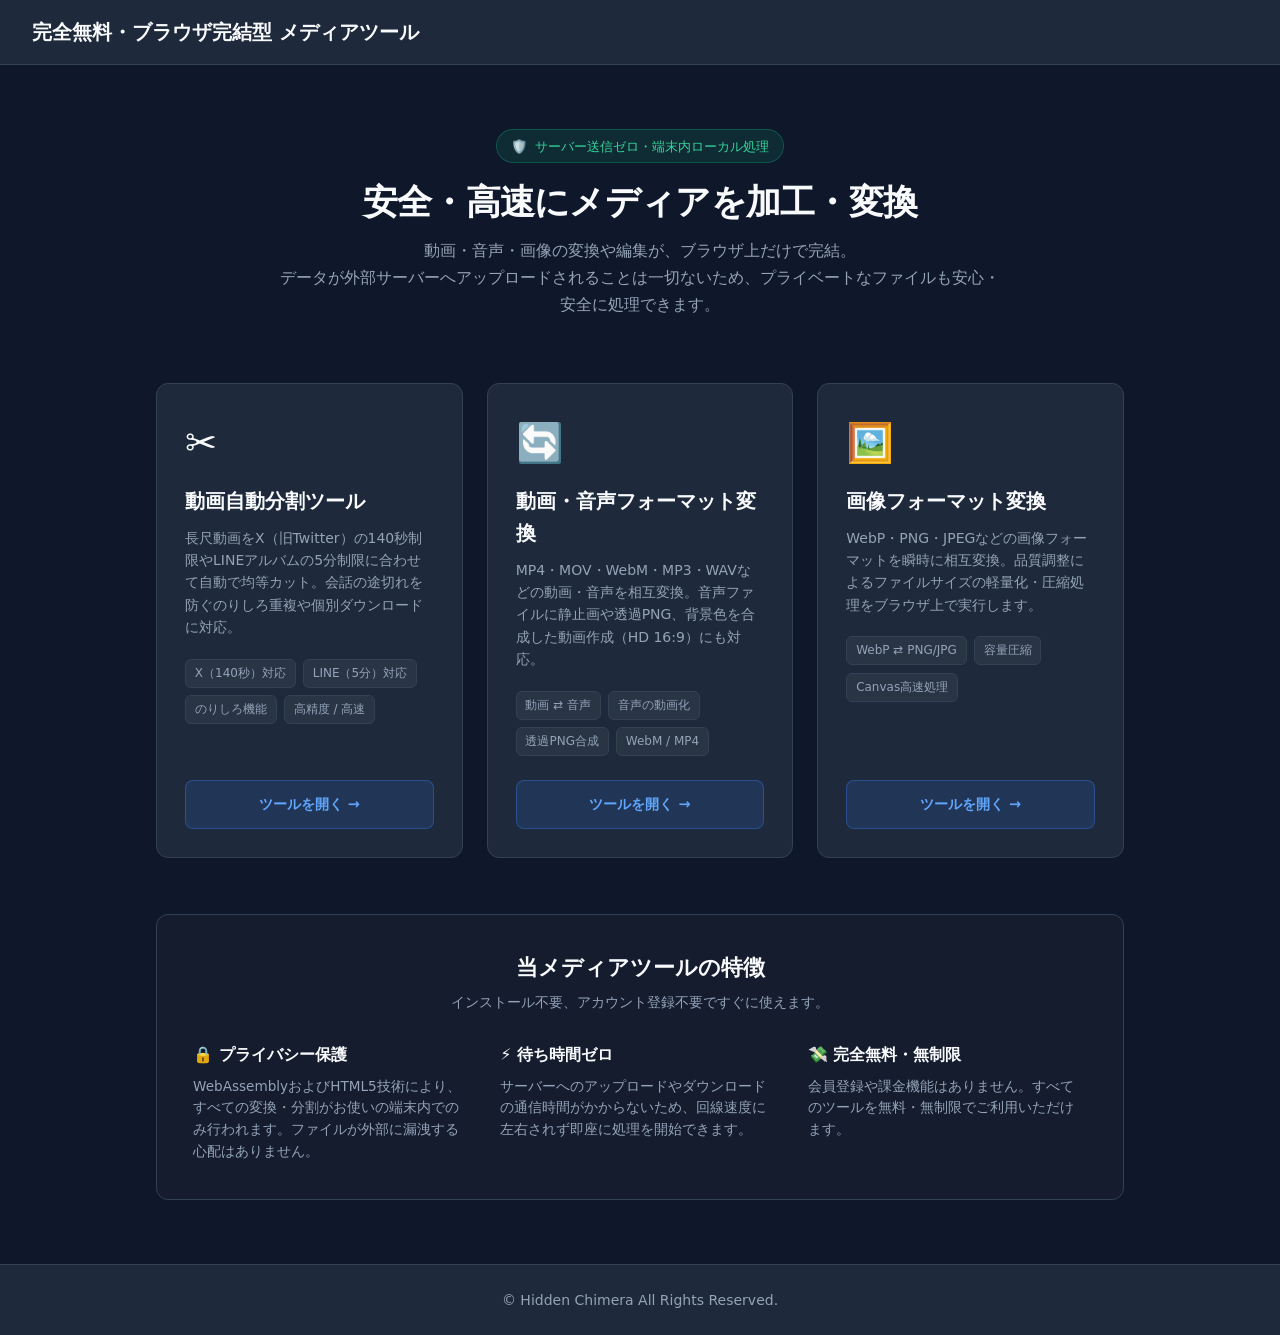
==== index.html @ 4dc05341 "Update index.html ルート相対パスで統一。" ====
<!DOCTYPE html>
<html lang="ja">
<head>
  <meta charset="UTF-8">
  <meta name="viewport" content="width=device-width, initial-scale=1.0">
  <title>完全無料・ブラウザ完結型 メディアツール</title>
  <meta name="description" content="画像・動画・音声のフォーマット変換、SNS向け動画自動分割などをブラウザ上だけで安全に実行できる完全無料のWebツール集。サーバー送信ゼロで安心・高速。">
  
  <!-- ルート相対パスで共通CSSを読み込み -->
  <link rel="stylesheet" href="/assets/css/common.css">

  <style>
    .hero-section {
      text-align: center;
      padding: 2rem 1rem 2.5rem;
      max-width: 760px;
      margin: 0 auto;
    }
    .hero-title {
      font-size: 2.2rem;
      font-weight: 800;
      margin: 1rem 0 0.75rem;
      line-height: 1.3;
      letter-spacing: -0.02em;
    }
    .hero-desc {
      font-size: 1rem;
      color: var(--text-muted);
      line-height: 1.7;
    }
    .privacy-badge {
      display: inline-flex;
      align-items: center;
      gap: 0.5rem;
      font-size: 0.825rem;
      padding: 0.35rem 0.9rem;
      background: rgba(16, 185, 129, 0.12);
      border: 1px solid rgba(16, 185, 129, 0.3);
      color: #34d399;
      border-radius: 9999px;
      font-weight: 500;
    }

    /* ツールカードグリッド */
    .tools-grid {
      display: grid;
      grid-template-columns: repeat(auto-fit, minmax(300px, 1fr));
      gap: 1.5rem;
      margin: 1.5rem 0 3.5rem;
    }
    .tool-card {
      background: var(--card-bg);
      border: 1px solid var(--border-color);
      border-radius: var(--radius);
      padding: 1.75rem;
      display: flex;
      flex-direction: column;
      justify-content: space-between;
      text-decoration: none;
      color: inherit;
      transition: transform 0.2s, border-color 0.2s, box-shadow 0.2s;
    }
    .tool-card:hover {
      transform: translateY(-4px);
      border-color: var(--primary-color);
      box-shadow: 0 12px 28px rgba(0, 0, 0, 0.35);
    }
    .tool-icon {
      font-size: 2.4rem;
      margin-bottom: 0.75rem;
    }
    .tool-title {
      font-size: 1.25rem;
      font-weight: 700;
      color: var(--text-color);
      margin-bottom: 0.6rem;
    }
    .tool-description {
      font-size: 0.875rem;
      color: var(--text-muted);
      line-height: 1.6;
      margin-bottom: 1.25rem;
      flex-grow: 1;
    }
    .tool-tags {
      display: flex;
      flex-wrap: wrap;
      gap: 0.45rem;
      margin-bottom: 1.5rem;
    }
    .tool-tag {
      font-size: 0.75rem;
      padding: 0.25rem 0.55rem;
      border-radius: 6px;
      background: rgba(255, 255, 255, 0.05);
      border: 1px solid var(--border-color);
      color: var(--text-muted);
    }
    .tool-btn {
      width: 100%;
      text-align: center;
      padding: 0.75rem 0;
      font-size: 0.9rem;
      font-weight: 600;
      background: rgba(59, 130, 246, 0.15);
      color: #60a5fa;
      border: 1px solid rgba(59, 130, 246, 0.35);
      border-radius: 8px;
      transition: background 0.2s, color 0.2s;
    }
    .tool-card:hover .tool-btn {
      background: var(--primary-color);
      color: #fff;
      border-color: var(--primary-color);
    }

    /* 共通特徴セクション */
    .features-section {
      background: rgba(255, 255, 255, 0.02);
      border: 1px solid var(--border-color);
      border-radius: var(--radius);
      padding: 2.25rem;
      margin-bottom: 2rem;
    }
    .features-header {
      text-align: center;
      margin-bottom: 1.75rem;
    }
    .features-header h3 {
      font-size: 1.35rem;
      margin-bottom: 0.4rem;
    }
    .features-grid {
      display: grid;
      grid-template-columns: repeat(auto-fit, minmax(220px, 1fr));
      gap: 1.75rem;
    }
    .feature-item h4 {
      font-size: 1rem;
      margin-bottom: 0.5rem;
      color: var(--text-color);
    }
    .feature-item p {
      font-size: 0.85rem;
      color: var(--text-muted);
      line-height: 1.6;
    }
  </style>
</head>
<body>

  <header>
    <div class="logo">
      <a href="/">完全無料・ブラウザ完結型 メディアツール</a>
    </div>
  </header>

  <main>
    <section class="hero-section">
      <div class="privacy-badge">
        <span>🛡️️</span>
        <span>サーバー送信ゼロ・端末内ローカル処理</span>
      </div>
      <h1 class="hero-title">安全・高速にメディアを加工・変換</h1>
      <p class="hero-desc">
        動画・音声・画像の変換や編集が、ブラウザ上だけで完結。<br>
        データが外部サーバーへアップロードされることは一切ないため、プライベートなファイルも安心・安全に処理できます。
      </p>
    </section>

    <!-- ツール一覧カード -->
    <section class="tools-grid">

      <!-- 1. 動画自動分割ツール -->
      <a href="/items/video-splitter/" class="tool-card">
        <div>
          <div class="tool-icon">✂️</div>
          <div class="tool-title">動画自動分割ツール</div>
          <p class="tool-description">
            長尺動画をX（旧Twitter）の140秒制限やLINEアルバムの5分制限に合わせて自動で均等カット。会話の途切れを防ぐのりしろ重複や個別ダウンロードに対応。
          </p>
          <div class="tool-tags">
            <span class="tool-tag">X（140秒）対応</span>
            <span class="tool-tag">LINE（5分）対応</span>
            <span class="tool-tag">のりしろ機能</span>
            <span class="tool-tag">高精度 / 高速</span>
          </div>
        </div>
        <div class="tool-btn">ツールを開く →</div>
      </a>

      <!-- 2. 動画・音声フォーマット変換ツール -->
      <a href="/items/video-converter/" class="tool-card">
        <div>
          <div class="tool-icon">🔄</div>
          <div class="tool-title">動画・音声フォーマット変換</div>
          <p class="tool-description">
            MP4・MOV・WebM・MP3・WAVなどの動画・音声を相互変換。音声ファイルに静止画や透過PNG、背景色を合成した動画作成（HD 16:9）にも対応。
          </p>
          <div class="tool-tags">
            <span class="tool-tag">動画 ⇄ 音声</span>
            <span class="tool-tag">音声の動画化</span>
            <span class="tool-tag">透過PNG合成</span>
            <span class="tool-tag">WebM / MP4</span>
          </div>
        </div>
        <div class="tool-btn">ツールを開く →</div>
      </a>

      <!-- 3. 画像フォーマット変換ツール -->
      <a href="/items/image-converter/" class="tool-card">
        <div>
          <div class="tool-icon">🖼️</div>
          <div class="tool-title">画像フォーマット変換</div>
          <p class="tool-description">
            WebP・PNG・JPEGなどの画像フォーマットを瞬時に相互変換。品質調整によるファイルサイズの軽量化・圧縮処理をブラウザ上で実行します。
          </p>
          <div class="tool-tags">
            <span class="tool-tag">WebP ⇄ PNG/JPG</span>
            <span class="tool-tag">容量圧縮</span>
            <span class="tool-tag">Canvas高速処理</span>
          </div>
        </div>
        <div class="tool-btn">ツールを開く →</div>
      </a>

    </section>

    <!-- 特徴・安全性説明 -->
    <section class="features-section">
      <div class="features-header">
        <h3>当メディアツールの特徴</h3>
        <p style="font-size: 0.85rem; color: var(--text-muted);">インストール不要、アカウント登録不要ですぐに使えます。</p>
      </div>
      <div class="features-grid">
        <div class="feature-item">
          <h4>🔒 プライバシー保護</h4>
          <p>WebAssemblyおよびHTML5技術により、すべての変換・分割がお使いの端末内でのみ行われます。ファイルが外部に漏洩する心配はありません。</p>
        </div>
        <div class="feature-item">
          <h4>⚡ 待ち時間ゼロ</h4>
          <p>サーバーへのアップロードやダウンロードの通信時間がかからないため、回線速度に左右されず即座に処理を開始できます。</p>
        </div>
        <div class="feature-item">
          <h4>💸 完全無料・無制限</h4>
          <p>会員登録や課金機能はありません。すべてのツールを無料・無制限でご利用いただけます。</p>
        </div>
      </div>
    </section>
  </main>

  <footer>
    <p>&copy; Hidden Chimera All Rights Reserved.</p>
  </footer>

  <script src="/assets/js/common.js"></script>
</body>
</html>
---- assets/css/common.css ----
:root {
  --bg-color: #0f172a;
  --card-bg: #1e293b;
  --text-color: #f8fafc;
  --text-muted: #94a3b8;
  --primary-color: #3b82f6;
  --primary-hover: #2563eb;
  --border-color: #334155;
  --radius: 12px;
  --transition: 0.2s ease;
}

* {
  box-sizing: border-box;
  margin: 0;
  padding: 0;
}

body {
  font-family: system-ui, -apple-system, BlinkMacSystemFont, "Segoe UI", Roboto, sans-serif;
  background-color: var(--bg-color);
  color: var(--text-color);
  min-height: 100vh;
  display: flex;
  flex-direction: column;
  line-height: 1.6;
}

/* ヘッダー */
header {
  background-color: var(--card-bg);
  border-bottom: 1px solid var(--border-color);
  padding: 1rem 2rem;
  display: flex;
  justify-content: space-between;
  align-items: center;
}

header .logo a {
  color: var(--text-color);
  text-decoration: none;
  font-weight: bold;
  font-size: 1.25rem;
}

/* メインレイアウト */
main {
  flex: 1;
  max-width: 1000px;
  width: 100%;
  margin: 0 auto;
  padding: 2rem 1rem;
}

/* フッター */
footer {
  text-align: center;
  padding: 1.5rem;
  border-top: 1px solid var(--border-color);
  color: var(--text-muted);
  font-size: 0.875rem;
  background-color: var(--card-bg);
}

/* 共通ボタン */
.btn {
  display: inline-flex;
  align-items: center;
  justify-content: center;
  gap: 0.5rem;
  background-color: var(--primary-color);
  color: white;
  border: none;
  border-radius: 8px;
  padding: 0.75rem 1.5rem;
  font-size: 1rem;
  font-weight: 600;
  cursor: pointer;
  transition: background-color var(--transition);
  text-decoration: none;
}

.btn:hover {
  background-color: var(--primary-hover);
}

.btn:disabled {
  opacity: 0.6;
  cursor: not-allowed;
}

/* ドロップゾーン共通スタイル */
.dropzone {
  border: 2px dashed var(--border-color);
  background-color: var(--card-bg);
  border-radius: var(--radius);
  padding: 3rem 2rem;
  text-align: center;
  cursor: pointer;
  transition: border-color var(--transition), background-color var(--transition);
}

.dropzone.dragover {
  border-color: var(--primary-color);
  background-color: rgba(59, 130, 246, 0.05);
}

.dropzone p {
  color: var(--text-muted);
  margin-top: 0.5rem;
}

/* プログレスバー共通 */
.progress-container {
  width: 100%;
  background-color: var(--border-color);
  border-radius: 9999px;
  overflow: hidden;
  height: 8px;
  margin: 1rem 0;
}

.progress-bar {
  height: 100%;
  background-color: var(--primary-color);
  width: 0%;
  transition: width 0.1s linear;
}

/* ツール一覧グリッド */
.tool-grid {
  display: grid;
  grid-template-columns: repeat(auto-fill, minmax(280px, 1fr));
  gap: 1.5rem;
  margin-top: 2rem;
}

/* ツールカード */
.tool-card {
  background-color: var(--card-bg);
  border: 1px solid var(--border-color);
  border-radius: var(--radius);
  padding: 1.5rem;
  display: flex;
  flex-direction: column;
  text-decoration: none;
  color: inherit;
  transition: transform var(--transition), border-color var(--transition), box-shadow var(--transition);
}

.tool-card:hover {
  transform: translateY(-4px);
  border-color: var(--primary-color);
  box-shadow: 0 10px 20px -5px rgba(0, 0, 0, 0.3);
}

.tool-card-icon {
  font-size: 2rem;
  margin-bottom: 1rem;
}

.tool-card-title {
  font-size: 1.25rem;
  font-weight: 700;
  margin-bottom: 0.5rem;
}

.tool-card-desc {
  font-size: 0.9rem;
  color: var(--text-muted);
  line-height: 1.5;
  flex: 1;
}

.tool-card-tags {
  display: flex;
  flex-wrap: wrap;
  gap: 0.5rem;
  margin-top: 1rem;
}

.tool-tag {
  background-color: rgba(59, 130, 246, 0.1);
  color: var(--primary-color);
  font-size: 0.75rem;
  padding: 0.2rem 0.6rem;
  border-radius: 9999px;
}

/* ヒーローセクション */
.hero {
  text-align: center;
  padding: 2rem 0 1rem;
}

.hero h1 {
  font-size: 2rem;
  margin-bottom: 0.5rem;
}

.hero p {
  color: var(--text-muted);
}

/* --- カテゴリセクション用 --- */
.category-section {
  margin-bottom: 3rem;
}

.category-title {
  font-size: 1.35rem;
  margin-bottom: 0.5rem;
  border-left: 4px solid var(--primary-color);
  padding-left: 0.75rem;
  display: flex;
  align-items: center;
  color: var(--text-color);
}

.category-desc {
  color: var(--text-muted);
  font-size: 0.875rem;
  margin-bottom: 1.25rem;
  padding-left: 1rem;
}
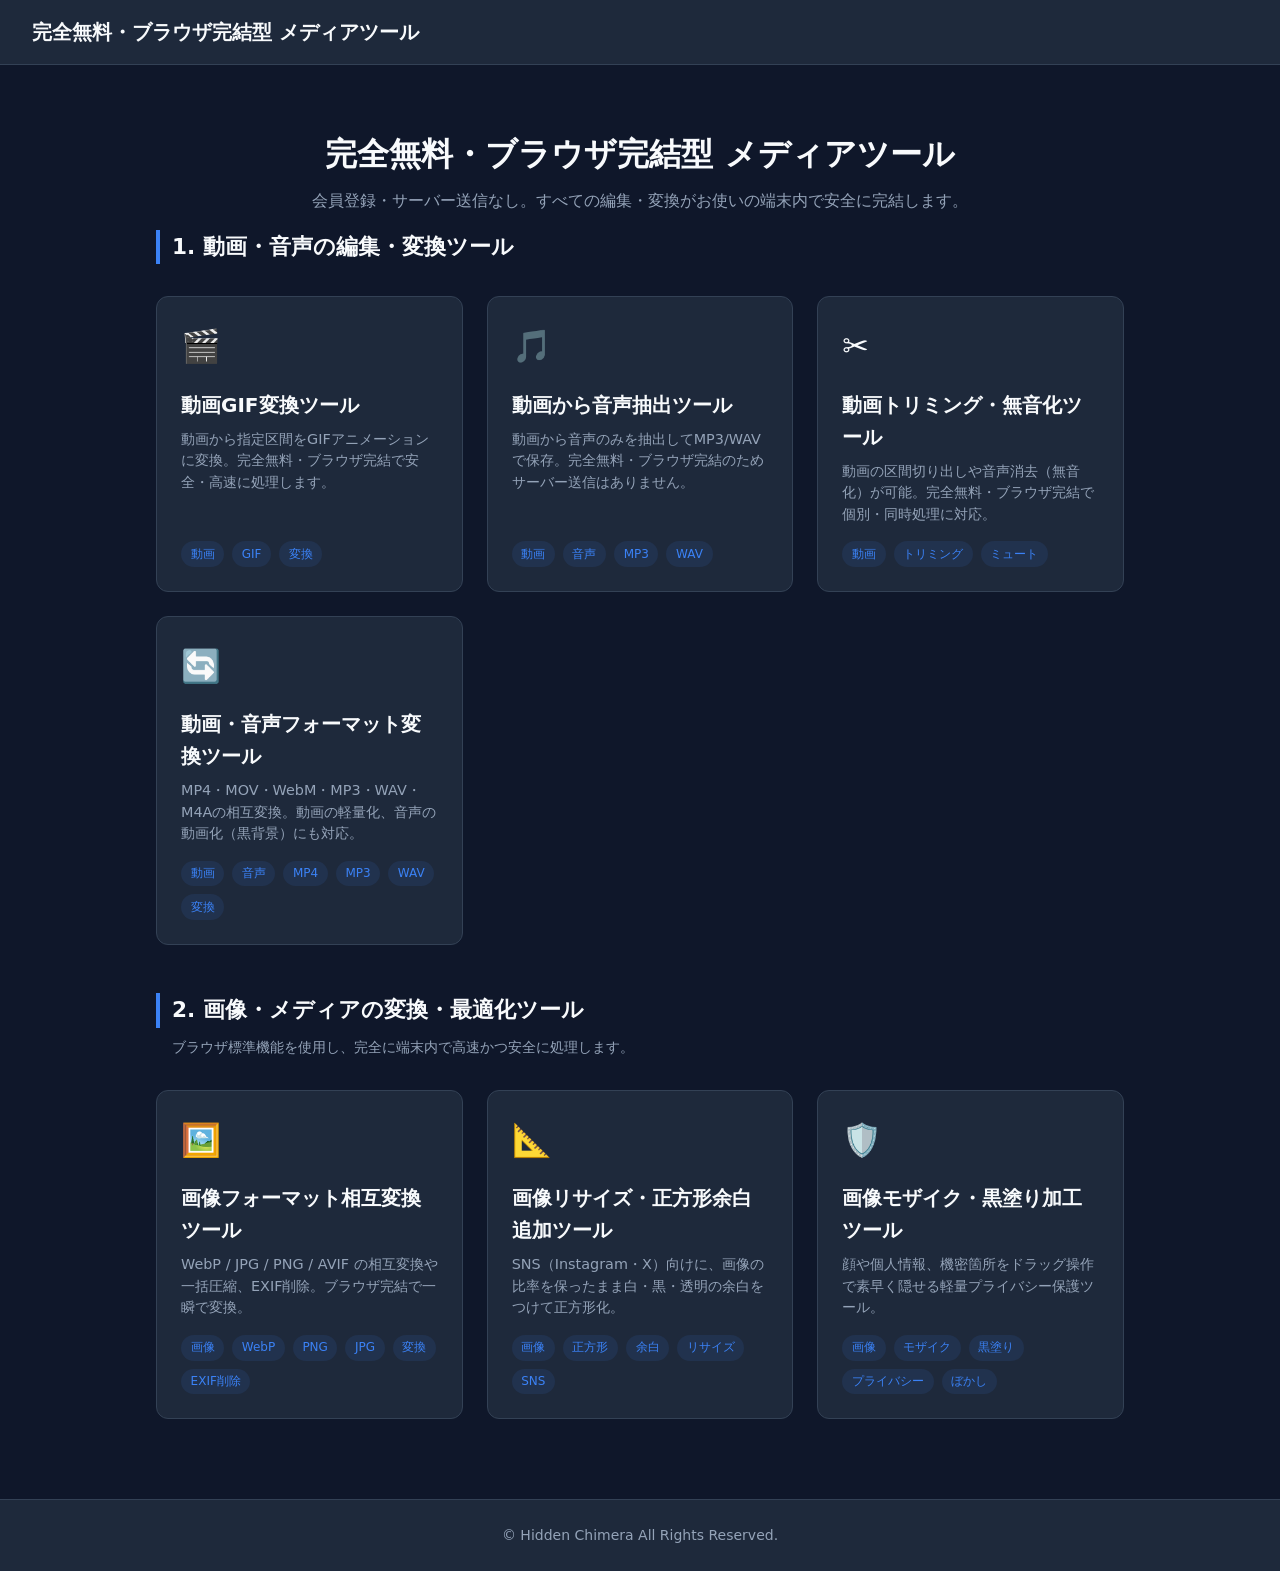
==== commit 9e5cc5b1: "Update index.html バージョンをデグレード。" ====
--- a/index.html
+++ b/index.html
@@ -3,249 +3,41 @@
 <head>
   <meta charset="UTF-8">
   <meta name="viewport" content="width=device-width, initial-scale=1.0">
-  <title>完全無料・ブラウザ完結型 メディアツール</title>
-  <meta name="description" content="画像・動画・音声のフォーマット変換、SNS向け動画自動分割などをブラウザ上だけで安全に実行できる完全無料のWebツール集。サーバー送信ゼロで安心・高速。">
+  <title>完全無料・ブラウザ完結型 メディアツール | Tools</title>
+  <meta name="description" content="登録不要・完全無料で使えるブラウザ完結型のメディアツール集。サーバー送信なしで安全にGIF変換、音声抽出、トリミング、画像変換が可能です。">
   
-  <!-- ルート相対パスで共通CSSを読み込み -->
-  <link rel="stylesheet" href="/assets/css/common.css">
+  <!-- OGP / SEO設定 -->
+  <meta property="og:title" content="完全無料・ブラウザ完結型 メディアツール">
+  <meta property="og:description" content="完全クライアント処理で安全・高速な動画・音声・画像のメディアツール群。">
+  <meta property="og:type" content="website">
 
-  <style>
-    .hero-section {
-      text-align: center;
-      padding: 2rem 1rem 2.5rem;
-      max-width: 760px;
-      margin: 0 auto;
-    }
-    .hero-title {
-      font-size: 2.2rem;
-      font-weight: 800;
-      margin: 1rem 0 0.75rem;
-      line-height: 1.3;
-      letter-spacing: -0.02em;
-    }
-    .hero-desc {
-      font-size: 1rem;
-      color: var(--text-muted);
-      line-height: 1.7;
-    }
-    .privacy-badge {
-      display: inline-flex;
-      align-items: center;
-      gap: 0.5rem;
-      font-size: 0.825rem;
-      padding: 0.35rem 0.9rem;
-      background: rgba(16, 185, 129, 0.12);
-      border: 1px solid rgba(16, 185, 129, 0.3);
-      color: #34d399;
-      border-radius: 9999px;
-      font-weight: 500;
-    }
-
-    /* ツールカードグリッド */
-    .tools-grid {
-      display: grid;
-      grid-template-columns: repeat(auto-fit, minmax(300px, 1fr));
-      gap: 1.5rem;
-      margin: 1.5rem 0 3.5rem;
-    }
-    .tool-card {
-      background: var(--card-bg);
-      border: 1px solid var(--border-color);
-      border-radius: var(--radius);
-      padding: 1.75rem;
-      display: flex;
-      flex-direction: column;
-      justify-content: space-between;
-      text-decoration: none;
-      color: inherit;
-      transition: transform 0.2s, border-color 0.2s, box-shadow 0.2s;
-    }
-    .tool-card:hover {
-      transform: translateY(-4px);
-      border-color: var(--primary-color);
-      box-shadow: 0 12px 28px rgba(0, 0, 0, 0.35);
-    }
-    .tool-icon {
-      font-size: 2.4rem;
-      margin-bottom: 0.75rem;
-    }
-    .tool-title {
-      font-size: 1.25rem;
-      font-weight: 700;
-      color: var(--text-color);
-      margin-bottom: 0.6rem;
-    }
-    .tool-description {
-      font-size: 0.875rem;
-      color: var(--text-muted);
-      line-height: 1.6;
-      margin-bottom: 1.25rem;
-      flex-grow: 1;
-    }
-    .tool-tags {
-      display: flex;
-      flex-wrap: wrap;
-      gap: 0.45rem;
-      margin-bottom: 1.5rem;
-    }
-    .tool-tag {
-      font-size: 0.75rem;
-      padding: 0.25rem 0.55rem;
-      border-radius: 6px;
-      background: rgba(255, 255, 255, 0.05);
-      border: 1px solid var(--border-color);
-      color: var(--text-muted);
-    }
-    .tool-btn {
-      width: 100%;
-      text-align: center;
-      padding: 0.75rem 0;
-      font-size: 0.9rem;
-      font-weight: 600;
-      background: rgba(59, 130, 246, 0.15);
-      color: #60a5fa;
-      border: 1px solid rgba(59, 130, 246, 0.35);
-      border-radius: 8px;
-      transition: background 0.2s, color 0.2s;
-    }
-    .tool-card:hover .tool-btn {
-      background: var(--primary-color);
-      color: #fff;
-      border-color: var(--primary-color);
-    }
-
-    /* 共通特徴セクション */
-    .features-section {
-      background: rgba(255, 255, 255, 0.02);
-      border: 1px solid var(--border-color);
-      border-radius: var(--radius);
-      padding: 2.25rem;
-      margin-bottom: 2rem;
-    }
-    .features-header {
-      text-align: center;
-      margin-bottom: 1.75rem;
-    }
-    .features-header h3 {
-      font-size: 1.35rem;
-      margin-bottom: 0.4rem;
-    }
-    .features-grid {
-      display: grid;
-      grid-template-columns: repeat(auto-fit, minmax(220px, 1fr));
-      gap: 1.75rem;
-    }
-    .feature-item h4 {
-      font-size: 1rem;
-      margin-bottom: 0.5rem;
-      color: var(--text-color);
-    }
-    .feature-item p {
-      font-size: 0.85rem;
-      color: var(--text-muted);
-      line-height: 1.6;
-    }
-  </style>
+  <link rel="stylesheet" href="./assets/css/common.css">
 </head>
 <body>
 
   <header>
     <div class="logo">
-      <a href="/">完全無料・ブラウザ完結型 メディアツール</a>
+      <a href="./">完全無料・ブラウザ完結型 メディアツール</a>
     </div>
   </header>
 
   <main>
-    <section class="hero-section">
-      <div class="privacy-badge">
-        <span>🛡️️</span>
-        <span>サーバー送信ゼロ・端末内ローカル処理</span>
-      </div>
-      <h1 class="hero-title">安全・高速にメディアを加工・変換</h1>
-      <p class="hero-desc">
-        動画・音声・画像の変換や編集が、ブラウザ上だけで完結。<br>
-        データが外部サーバーへアップロードされることは一切ないため、プライベートなファイルも安心・安全に処理できます。
-      </p>
+    <section class="hero">
+      <h1>完全無料・ブラウザ完結型 メディアツール</h1>
+      <p>会員登録・サーバー送信なし。すべての編集・変換がお使いの端末内で安全に完結します。</p>
     </section>
 
-    <!-- ツール一覧カード -->
-    <section class="tools-grid">
-
-      <!-- 1. 動画自動分割ツール -->
-      <a href="/items/video-splitter/" class="tool-card">
-        <div>
-          <div class="tool-icon">✂️</div>
-          <div class="tool-title">動画自動分割ツール</div>
-          <p class="tool-description">
-            長尺動画をX（旧Twitter）の140秒制限やLINEアルバムの5分制限に合わせて自動で均等カット。会話の途切れを防ぐのりしろ重複や個別ダウンロードに対応。
-          </p>
-          <div class="tool-tags">
-            <span class="tool-tag">X（140秒）対応</span>
-            <span class="tool-tag">LINE（5分）対応</span>
-            <span class="tool-tag">のりしろ機能</span>
-            <span class="tool-tag">高精度 / 高速</span>
-          </div>
-        </div>
-        <div class="tool-btn">ツールを開く →</div>
-      </a>
-
-      <!-- 2. 動画・音声フォーマット変換ツール -->
-      <a href="/items/video-converter/" class="tool-card">
-        <div>
-          <div class="tool-icon">🔄</div>
-          <div class="tool-title">動画・音声フォーマット変換</div>
-          <p class="tool-description">
-            MP4・MOV・WebM・MP3・WAVなどの動画・音声を相互変換。音声ファイルに静止画や透過PNG、背景色を合成した動画作成（HD 16:9）にも対応。
-          </p>
-          <div class="tool-tags">
-            <span class="tool-tag">動画 ⇄ 音声</span>
-            <span class="tool-tag">音声の動画化</span>
-            <span class="tool-tag">透過PNG合成</span>
-            <span class="tool-tag">WebM / MP4</span>
-          </div>
-        </div>
-        <div class="tool-btn">ツールを開く →</div>
-      </a>
-
-      <!-- 3. 画像フォーマット変換ツール -->
-      <a href="/items/image-converter/" class="tool-card">
-        <div>
-          <div class="tool-icon">🖼️</div>
-          <div class="tool-title">画像フォーマット変換</div>
-          <p class="tool-description">
-            WebP・PNG・JPEGなどの画像フォーマットを瞬時に相互変換。品質調整によるファイルサイズの軽量化・圧縮処理をブラウザ上で実行します。
-          </p>
-          <div class="tool-tags">
-            <span class="tool-tag">WebP ⇄ PNG/JPG</span>
-            <span class="tool-tag">容量圧縮</span>
-            <span class="tool-tag">Canvas高速処理</span>
-          </div>
-        </div>
-        <div class="tool-btn">ツールを開く →</div>
-      </a>
-
+    <!-- カテゴリ1: 動画・音声の編集・変換ツール -->
+    <section class="category-section">
+      <h2 class="category-title">1. 動画・音声の編集・変換ツール</h2>
+      <div id="video-tool-container" class="tool-grid"></div>
     </section>
 
-    <!-- 特徴・安全性説明 -->
-    <section class="features-section">
-      <div class="features-header">
-        <h3>当メディアツールの特徴</h3>
-        <p style="font-size: 0.85rem; color: var(--text-muted);">インストール不要、アカウント登録不要ですぐに使えます。</p>
-      </div>
-      <div class="features-grid">
-        <div class="feature-item">
-          <h4>🔒 プライバシー保護</h4>
-          <p>WebAssemblyおよびHTML5技術により、すべての変換・分割がお使いの端末内でのみ行われます。ファイルが外部に漏洩する心配はありません。</p>
-        </div>
-        <div class="feature-item">
-          <h4>⚡ 待ち時間ゼロ</h4>
-          <p>サーバーへのアップロードやダウンロードの通信時間がかからないため、回線速度に左右されず即座に処理を開始できます。</p>
-        </div>
-        <div class="feature-item">
-          <h4>💸 完全無料・無制限</h4>
-          <p>会員登録や課金機能はありません。すべてのツールを無料・無制限でご利用いただけます。</p>
-        </div>
-      </div>
+    <!-- カテゴリ2: 画像・メディアの変換・最適化ツール -->
+    <section class="category-section">
+      <h2 class="category-title">2. 画像・メディアの変換・最適化ツール</h2>
+      <p class="category-desc">ブラウザ標準機能を使用し、完全に端末内で高速かつ安全に処理します。</p>
+      <div id="image-tool-container" class="tool-grid"></div>
     </section>
   </main>
 
@@ -253,6 +45,64 @@
     <p>&copy; Hidden Chimera All Rights Reserved.</p>
   </footer>
 
-  <script src="/assets/js/common.js"></script>
+  <script>
+    document.addEventListener('DOMContentLoaded', async () => {
+      const videoContainer = document.getElementById('video-tool-container');
+      const imageContainer = document.getElementById('image-tool-container');
+
+      // アイコンのマッピング定義
+      const iconMap = {
+        film: '🎬',
+        music: '🎵',
+        scissors: '✂️',
+        repeat: '🔄',
+        image: '🖼️',
+        maximize: '📐',
+        shield: '🛡️',
+        default: '🔧'
+      };
+
+      const renderCard = (tool) => {
+        const icon = iconMap[tool.icon] || iconMap.default;
+        const tagsHtml = (tool.tags || [])
+          .map(tag => `<span class="tool-tag">${tag}</span>`)
+          .join('');
+
+        return `
+          <a href="${tool.path}" class="tool-card">
+            <div class="tool-card-icon">${icon}</div>
+            <div class="tool-card-title">${tool.name}</div>
+            <p class="tool-card-desc">${tool.description}</p>
+            <div class="tool-card-tags">${tagsHtml}</div>
+          </a>
+        `;
+      };
+
+      try {
+        const response = await fetch('./tools.json');
+        if (!response.ok) throw new Error('tools.json の取得に失敗しました');
+        
+        const tools = await response.json();
+
+        let videoHtml = '';
+        let imageHtml = '';
+
+        tools.forEach(tool => {
+          if (tool.category === 'video-audio') {
+            videoHtml += renderCard(tool);
+          } else if (tool.category === 'image') {
+            imageHtml += renderCard(tool);
+          }
+        });
+
+        videoContainer.innerHTML = videoHtml || '<p style="color: var(--text-muted);">ツールがありません。</p>';
+        imageContainer.innerHTML = imageHtml || '<p style="color: var(--text-muted);">準備中です。</p>';
+
+      } catch (error) {
+        console.error(error);
+        videoContainer.innerHTML = '<p style="color: var(--text-muted); text-align: center; grid-column: 1/-1;">ツールの読み込みに失敗しました。</p>';
+      }
+    });
+  </script>
 </body>
 </html>
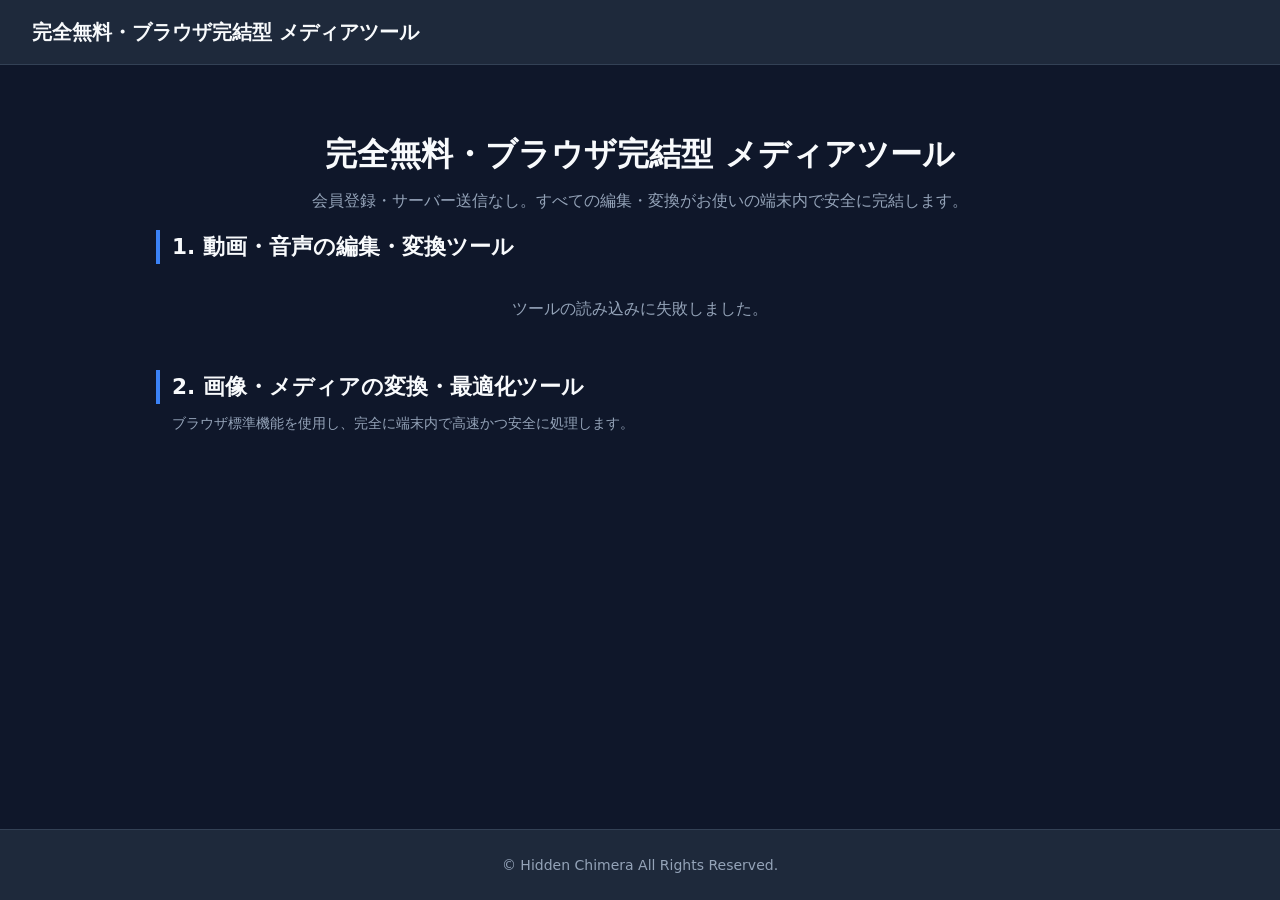
==== commit 8001e308: "tools.jsonをitems.jsonに変更。" ====
--- a/index.html
+++ b/index.html
@@ -2,6 +2,17 @@
 <html lang="ja">
 <head>
   <meta charset="UTF-8">
+  <!-- Google tag (gtag.js) -->
+  <script async src="https://www.googletagmanager.com/gtag/js?id=G-R3DRCDH9Z3"></script>
+  <script>
+    window.dataLayer = window.dataLayer || [];
+    function gtag(){dataLayer.push(arguments);}
+    gtag('js', new Date());
+
+    gtag('config', 'G-R3DRCDH9Z3');
+    gtag('config', 'G-FW7R85YTVX');
+  </script>
+
   <meta name="viewport" content="width=device-width, initial-scale=1.0">
   <title>完全無料・ブラウザ完結型 メディアツール | Tools</title>
   <meta name="description" content="登録不要・完全無料で使えるブラウザ完結型のメディアツール集。サーバー送信なしで安全にGIF変換、音声抽出、トリミング、画像変換が可能です。">
@@ -79,8 +90,8 @@
       };
 
       try {
-        const response = await fetch('./tools.json');
-        if (!response.ok) throw new Error('tools.json の取得に失敗しました');
+        const response = await fetch('./items.json');
+        if (!response.ok) throw new Error('items.json の取得に失敗しました');
         
         const tools = await response.json();
 
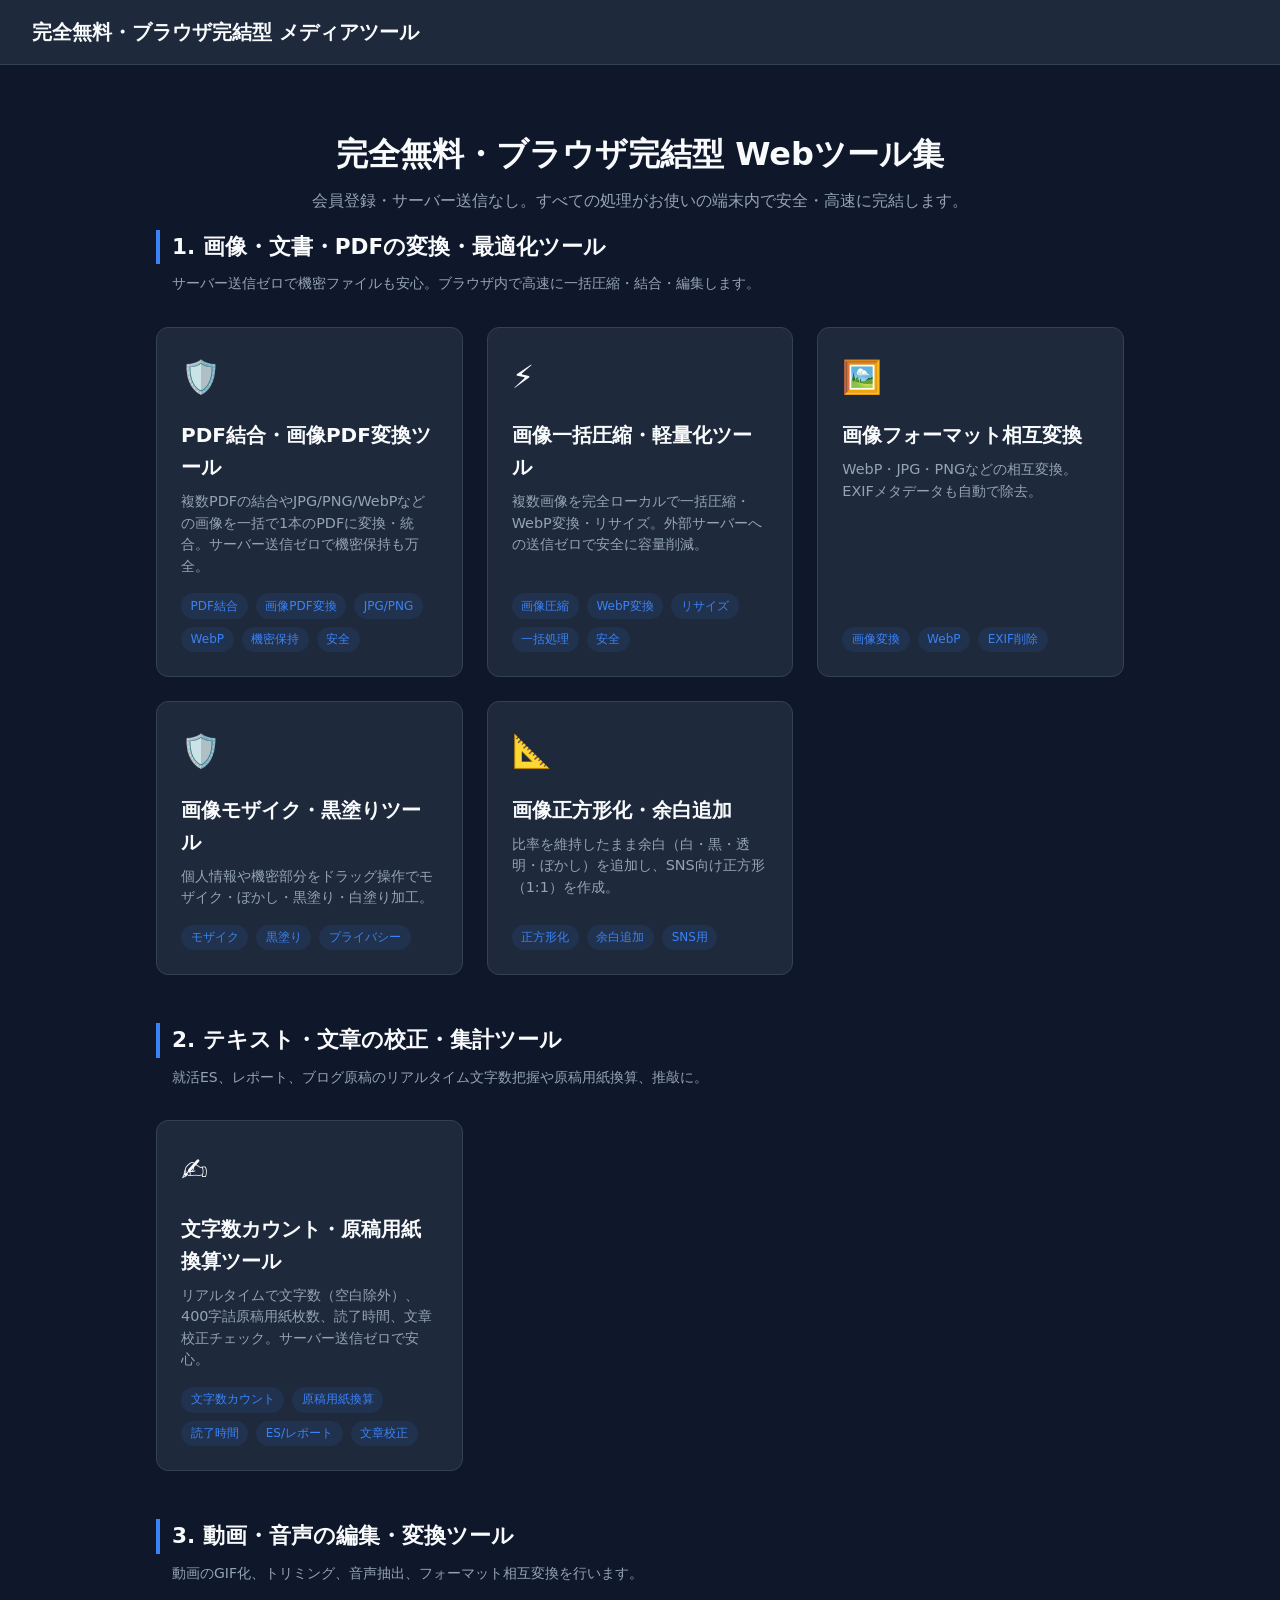
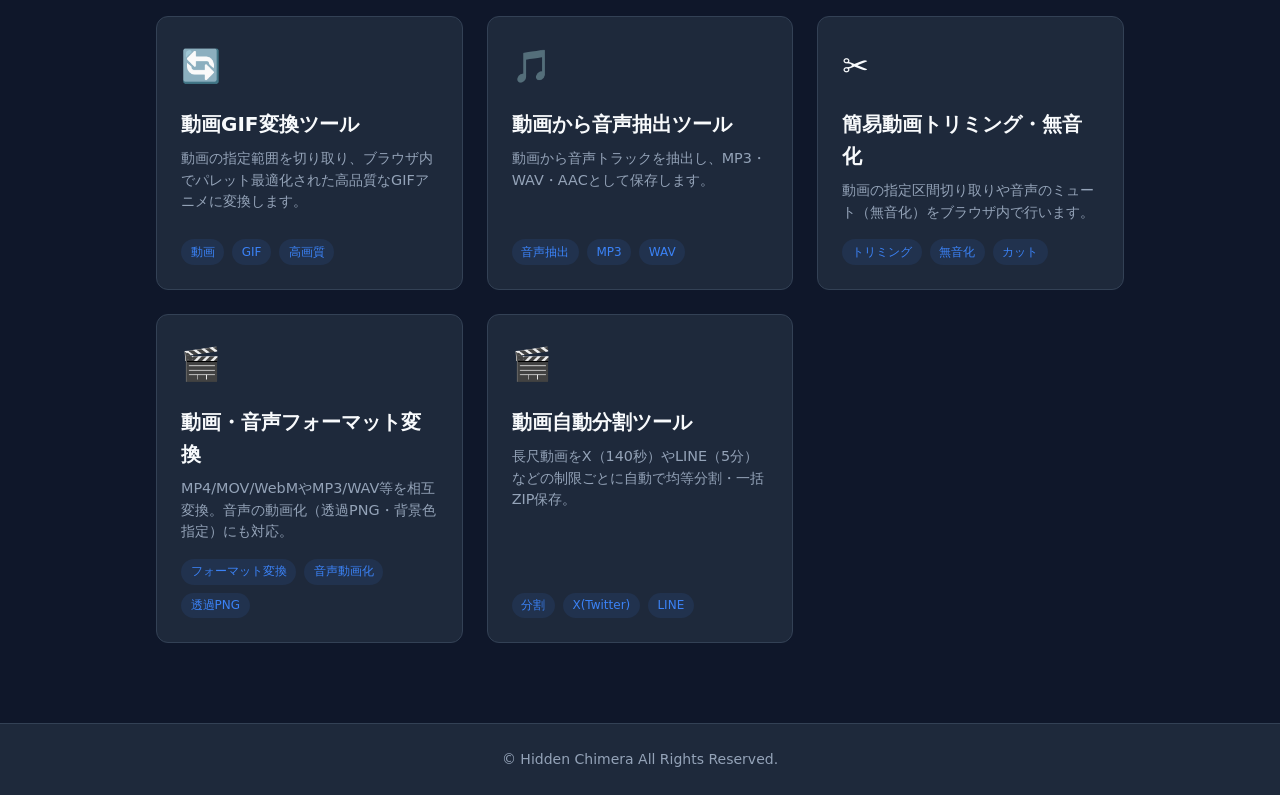
==== commit 794a83fe: "Update index.html メイン領域に「2. テキスト・文章の校正・集計ツール」セクションを追加。  JS側で category === 'text' の抽出描画と、edit: '✍️'" ====
--- a/index.html
+++ b/index.html
@@ -15,11 +15,11 @@
 
   <meta name="viewport" content="width=device-width, initial-scale=1.0">
   <title>完全無料・ブラウザ完結型 メディアツール | Tools</title>
-  <meta name="description" content="登録不要・完全無料で使えるブラウザ完結型のメディアツール集。サーバー送信なしで安全にGIF変換、音声抽出、トリミング、画像変換が可能です。">
+  <meta name="description" content="登録不要・完全無料で使えるブラウザ完結型のメディアツール集。サーバー送信なしで安全に画像圧縮、PDF結合、文字数カウント、GIF変換、音声抽出が可能です。">
   
   <!-- OGP / SEO設定 -->
   <meta property="og:title" content="完全無料・ブラウザ完結型 メディアツール">
-  <meta property="og:description" content="完全クライアント処理で安全・高速な動画・音声・画像のメディアツール群。">
+  <meta property="og:description" content="完全クライアント処理で安全・高速な動画・音声・画像・テキストのWebツール群。">
   <meta property="og:type" content="website">
 
   <link rel="stylesheet" href="./assets/css/common.css">
@@ -34,21 +34,29 @@
 
   <main>
     <section class="hero">
-      <h1>完全無料・ブラウザ完結型 メディアツール</h1>
-      <p>会員登録・サーバー送信なし。すべての編集・変換がお使いの端末内で安全に完結します。</p>
+      <h1>完全無料・ブラウザ完結型 Webツール集</h1>
+      <p>会員登録・サーバー送信なし。すべての処理がお使いの端末内で安全・高速に完結します。</p>
     </section>
 
-    <!-- カテゴリ1: 動画・音声の編集・変換ツール -->
+    <!-- カテゴリ1: 画像・文書・PDFの変換・最適化ツール -->
     <section class="category-section">
-      <h2 class="category-title">1. 動画・音声の編集・変換ツール</h2>
-      <div id="video-tool-container" class="tool-grid"></div>
+      <h2 class="category-title">1. 画像・文書・PDFの変換・最適化ツール</h2>
+      <p class="category-desc">サーバー送信ゼロで機密ファイルも安心。ブラウザ内で高速に一括圧縮・結合・編集します。</p>
+      <div id="image-tool-container" class="tool-grid"></div>
     </section>
 
-    <!-- カテゴリ2: 画像・メディアの変換・最適化ツール -->
+    <!-- カテゴリ2: テキスト・文章の校正・集計ツール -->
     <section class="category-section">
-      <h2 class="category-title">2. 画像・メディアの変換・最適化ツール</h2>
-      <p class="category-desc">ブラウザ標準機能を使用し、完全に端末内で高速かつ安全に処理します。</p>
-      <div id="image-tool-container" class="tool-grid"></div>
+      <h2 class="category-title">2. テキスト・文章の校正・集計ツール</h2>
+      <p class="category-desc">就活ES、レポート、ブログ原稿のリアルタイム文字数把握や原稿用紙換算、推敲に。</p>
+      <div id="text-tool-container" class="tool-grid"></div>
+    </section>
+
+    <!-- カテゴリ3: 動画・音声の編集・変換ツール -->
+    <section class="category-section">
+      <h2 class="category-title">3. 動画・音声の編集・変換ツール</h2>
+      <p class="category-desc">動画のGIF化、トリミング、音声抽出、フォーマット相互変換を行います。</p>
+      <div id="video-tool-container" class="tool-grid"></div>
     </section>
   </main>
 
@@ -58,10 +66,10 @@
 
   <script>
     document.addEventListener('DOMContentLoaded', async () => {
+      const imageContainer = document.getElementById('image-tool-container');
+      const textContainer = document.getElementById('text-tool-container');
       const videoContainer = document.getElementById('video-tool-container');
-      const imageContainer = document.getElementById('image-tool-container');
 
-      // アイコンのマッピング定義
       const iconMap = {
         film: '🎬',
         music: '🎵',
@@ -70,6 +78,8 @@
         image: '🖼️',
         maximize: '📐',
         shield: '🛡️',
+        zap: '⚡',
+        edit: '✍️',
         default: '🔧'
       };
 
@@ -95,23 +105,27 @@
         
         const tools = await response.json();
 
+        let imageHtml = '';
+        let textHtml = '';
         let videoHtml = '';
-        let imageHtml = '';
 
         tools.forEach(tool => {
-          if (tool.category === 'video-audio') {
+          if (tool.category === 'image') {
+            imageHtml += renderCard(tool);
+          } else if (tool.category === 'text') {
+            textHtml += renderCard(tool);
+          } else if (tool.category === 'video-audio') {
             videoHtml += renderCard(tool);
-          } else if (tool.category === 'image') {
-            imageHtml += renderCard(tool);
           }
         });
 
+        imageContainer.innerHTML = imageHtml || '<p style="color: var(--text-muted);">準備中です。</p>';
+        textContainer.innerHTML = textHtml || '<p style="color: var(--text-muted);">準備中です。</p>';
         videoContainer.innerHTML = videoHtml || '<p style="color: var(--text-muted);">ツールがありません。</p>';
-        imageContainer.innerHTML = imageHtml || '<p style="color: var(--text-muted);">準備中です。</p>';
 
       } catch (error) {
         console.error(error);
-        videoContainer.innerHTML = '<p style="color: var(--text-muted); text-align: center; grid-column: 1/-1;">ツールの読み込みに失敗しました。</p>';
+        imageContainer.innerHTML = '<p style="color: var(--text-muted); text-align: center; grid-column: 1/-1;">ツールの読み込みに失敗しました。</p>';
       }
     });
   </script>
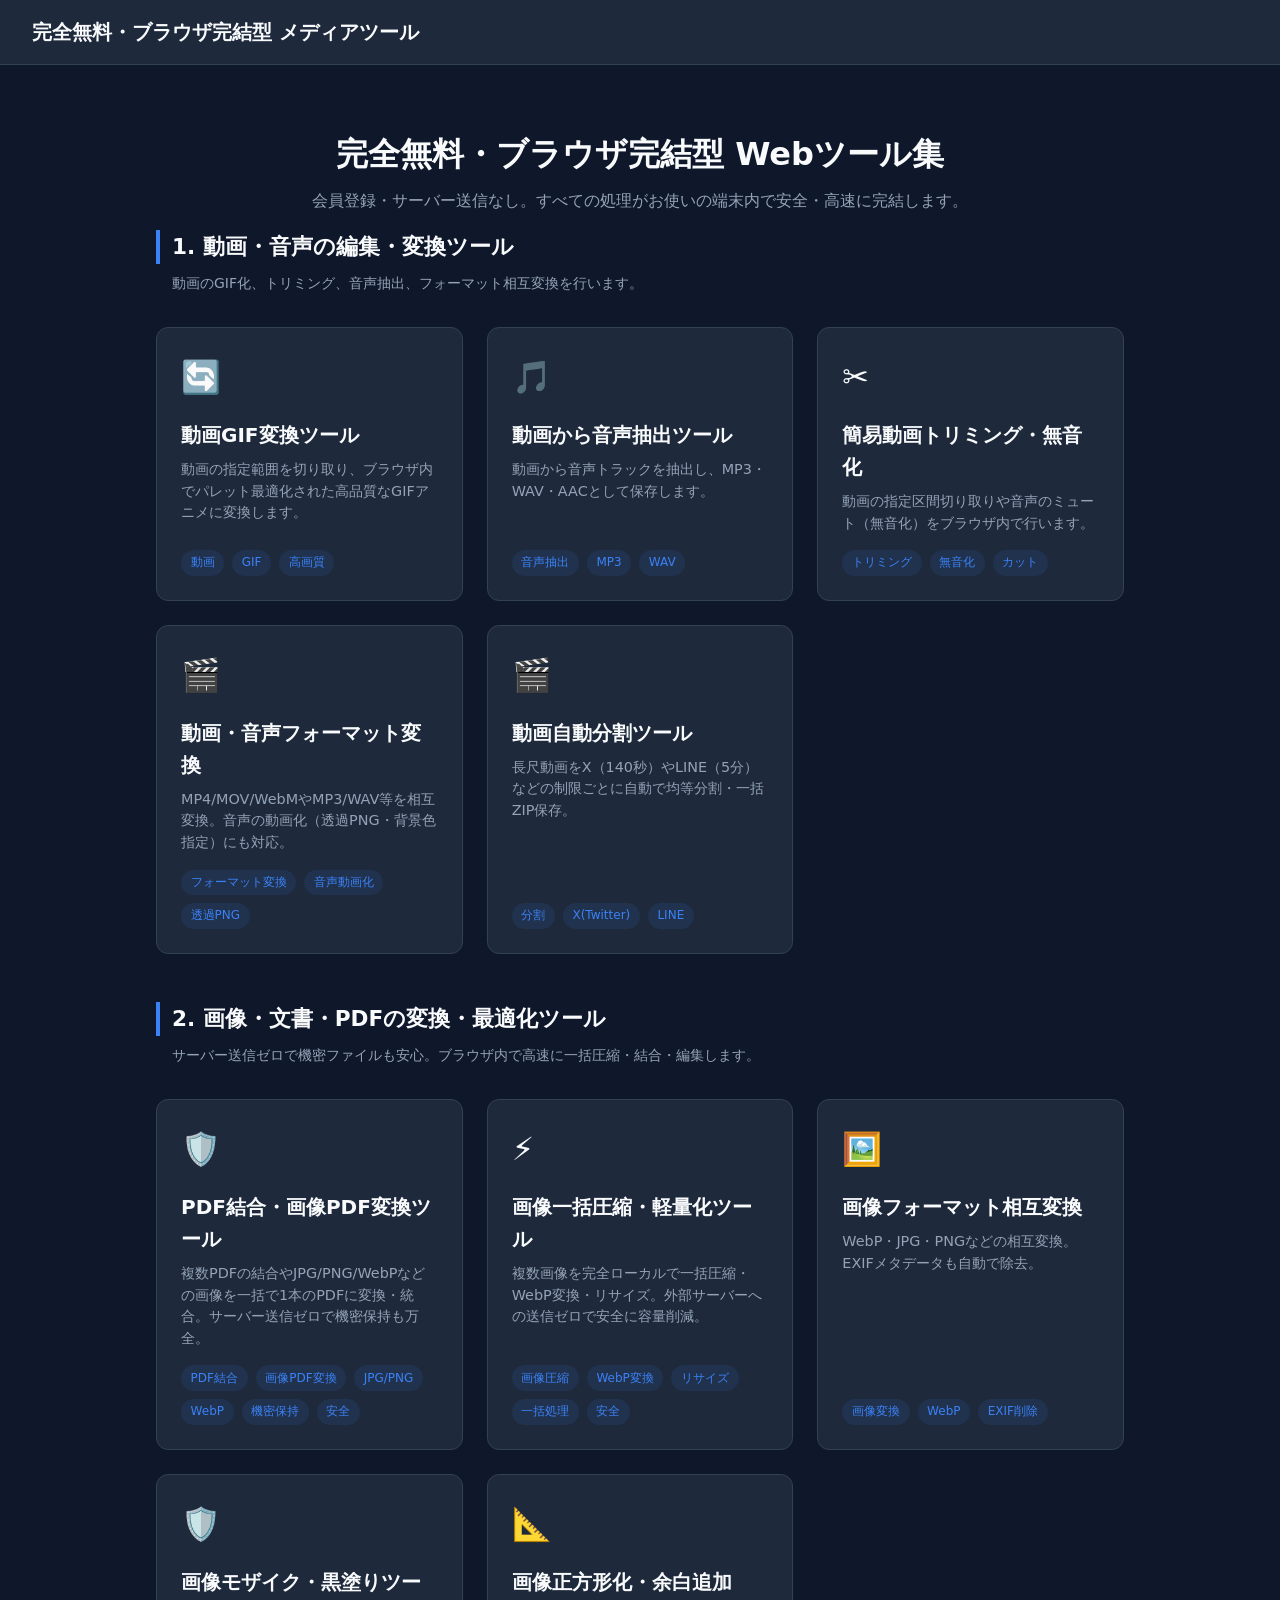
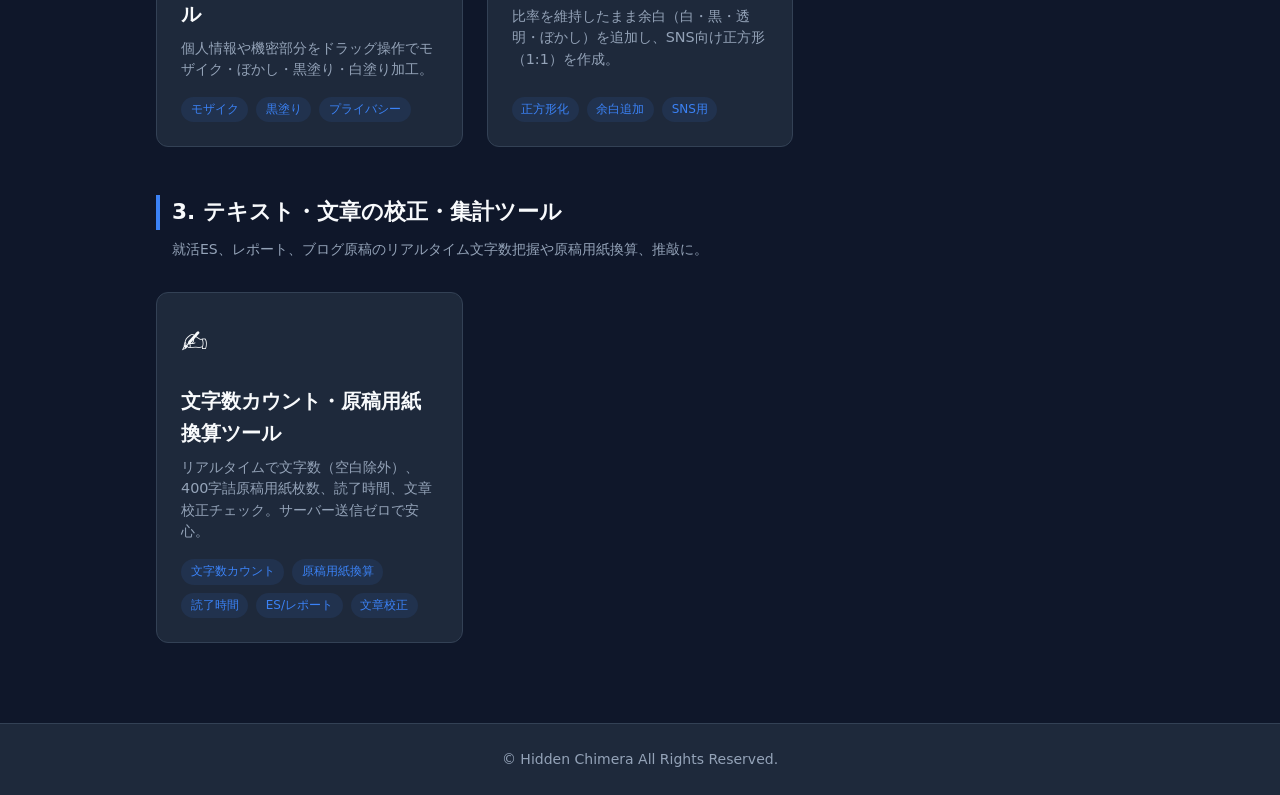
==== commit ba8d58f7: "Update index.html HTMLのセクション順序および番号表記を修正。" ====
--- a/index.html
+++ b/index.html
@@ -15,7 +15,7 @@
 
   <meta name="viewport" content="width=device-width, initial-scale=1.0">
   <title>完全無料・ブラウザ完結型 メディアツール | Tools</title>
-  <meta name="description" content="登録不要・完全無料で使えるブラウザ完結型のメディアツール集。サーバー送信なしで安全に画像圧縮、PDF結合、文字数カウント、GIF変換、音声抽出が可能です。">
+  <meta name="description" content="登録不要・完全無料で使えるブラウザ完結型のメディアツール集。サーバー送信なしで安全にGIF変換、音声抽出、画像圧縮、PDF結合、文字数カウントが可能です。">
   
   <!-- OGP / SEO設定 -->
   <meta property="og:title" content="完全無料・ブラウザ完結型 メディアツール">
@@ -38,25 +38,25 @@
       <p>会員登録・サーバー送信なし。すべての処理がお使いの端末内で安全・高速に完結します。</p>
     </section>
 
-    <!-- カテゴリ1: 画像・文書・PDFの変換・最適化ツール -->
+    <!-- カテゴリ1: 動画・音声の編集・変換ツール -->
     <section class="category-section">
-      <h2 class="category-title">1. 画像・文書・PDFの変換・最適化ツール</h2>
+      <h2 class="category-title">1. 動画・音声の編集・変換ツール</h2>
+      <p class="category-desc">動画のGIF化、トリミング、音声抽出、フォーマット相互変換を行います。</p>
+      <div id="video-tool-container" class="tool-grid"></div>
+    </section>
+
+    <!-- カテゴリ2: 画像・文書・PDFの変換・最適化ツール -->
+    <section class="category-section">
+      <h2 class="category-title">2. 画像・文書・PDFの変換・最適化ツール</h2>
       <p class="category-desc">サーバー送信ゼロで機密ファイルも安心。ブラウザ内で高速に一括圧縮・結合・編集します。</p>
       <div id="image-tool-container" class="tool-grid"></div>
     </section>
 
-    <!-- カテゴリ2: テキスト・文章の校正・集計ツール -->
+    <!-- カテゴリ3: テキスト・文章の校正・集計ツール -->
     <section class="category-section">
-      <h2 class="category-title">2. テキスト・文章の校正・集計ツール</h2>
+      <h2 class="category-title">3. テキスト・文章の校正・集計ツール</h2>
       <p class="category-desc">就活ES、レポート、ブログ原稿のリアルタイム文字数把握や原稿用紙換算、推敲に。</p>
       <div id="text-tool-container" class="tool-grid"></div>
-    </section>
-
-    <!-- カテゴリ3: 動画・音声の編集・変換ツール -->
-    <section class="category-section">
-      <h2 class="category-title">3. 動画・音声の編集・変換ツール</h2>
-      <p class="category-desc">動画のGIF化、トリミング、音声抽出、フォーマット相互変換を行います。</p>
-      <div id="video-tool-container" class="tool-grid"></div>
     </section>
   </main>
 
@@ -66,9 +66,9 @@
 
   <script>
     document.addEventListener('DOMContentLoaded', async () => {
+      const videoContainer = document.getElementById('video-tool-container');
       const imageContainer = document.getElementById('image-tool-container');
       const textContainer = document.getElementById('text-tool-container');
-      const videoContainer = document.getElementById('video-tool-container');
 
       const iconMap = {
         film: '🎬',
@@ -105,27 +105,27 @@
         
         const tools = await response.json();
 
+        let videoHtml = '';
         let imageHtml = '';
         let textHtml = '';
-        let videoHtml = '';
 
         tools.forEach(tool => {
-          if (tool.category === 'image') {
+          if (tool.category === 'video-audio') {
+            videoHtml += renderCard(tool);
+          } else if (tool.category === 'image') {
             imageHtml += renderCard(tool);
           } else if (tool.category === 'text') {
             textHtml += renderCard(tool);
-          } else if (tool.category === 'video-audio') {
-            videoHtml += renderCard(tool);
           }
         });
 
+        videoContainer.innerHTML = videoHtml || '<p style="color: var(--text-muted);">ツールがありません。</p>';
         imageContainer.innerHTML = imageHtml || '<p style="color: var(--text-muted);">準備中です。</p>';
         textContainer.innerHTML = textHtml || '<p style="color: var(--text-muted);">準備中です。</p>';
-        videoContainer.innerHTML = videoHtml || '<p style="color: var(--text-muted);">ツールがありません。</p>';
 
       } catch (error) {
         console.error(error);
-        imageContainer.innerHTML = '<p style="color: var(--text-muted); text-align: center; grid-column: 1/-1;">ツールの読み込みに失敗しました。</p>';
+        videoContainer.innerHTML = '<p style="color: var(--text-muted); text-align: center; grid-column: 1/-1;">ツールの読み込みに失敗しました。</p>';
       }
     });
   </script>
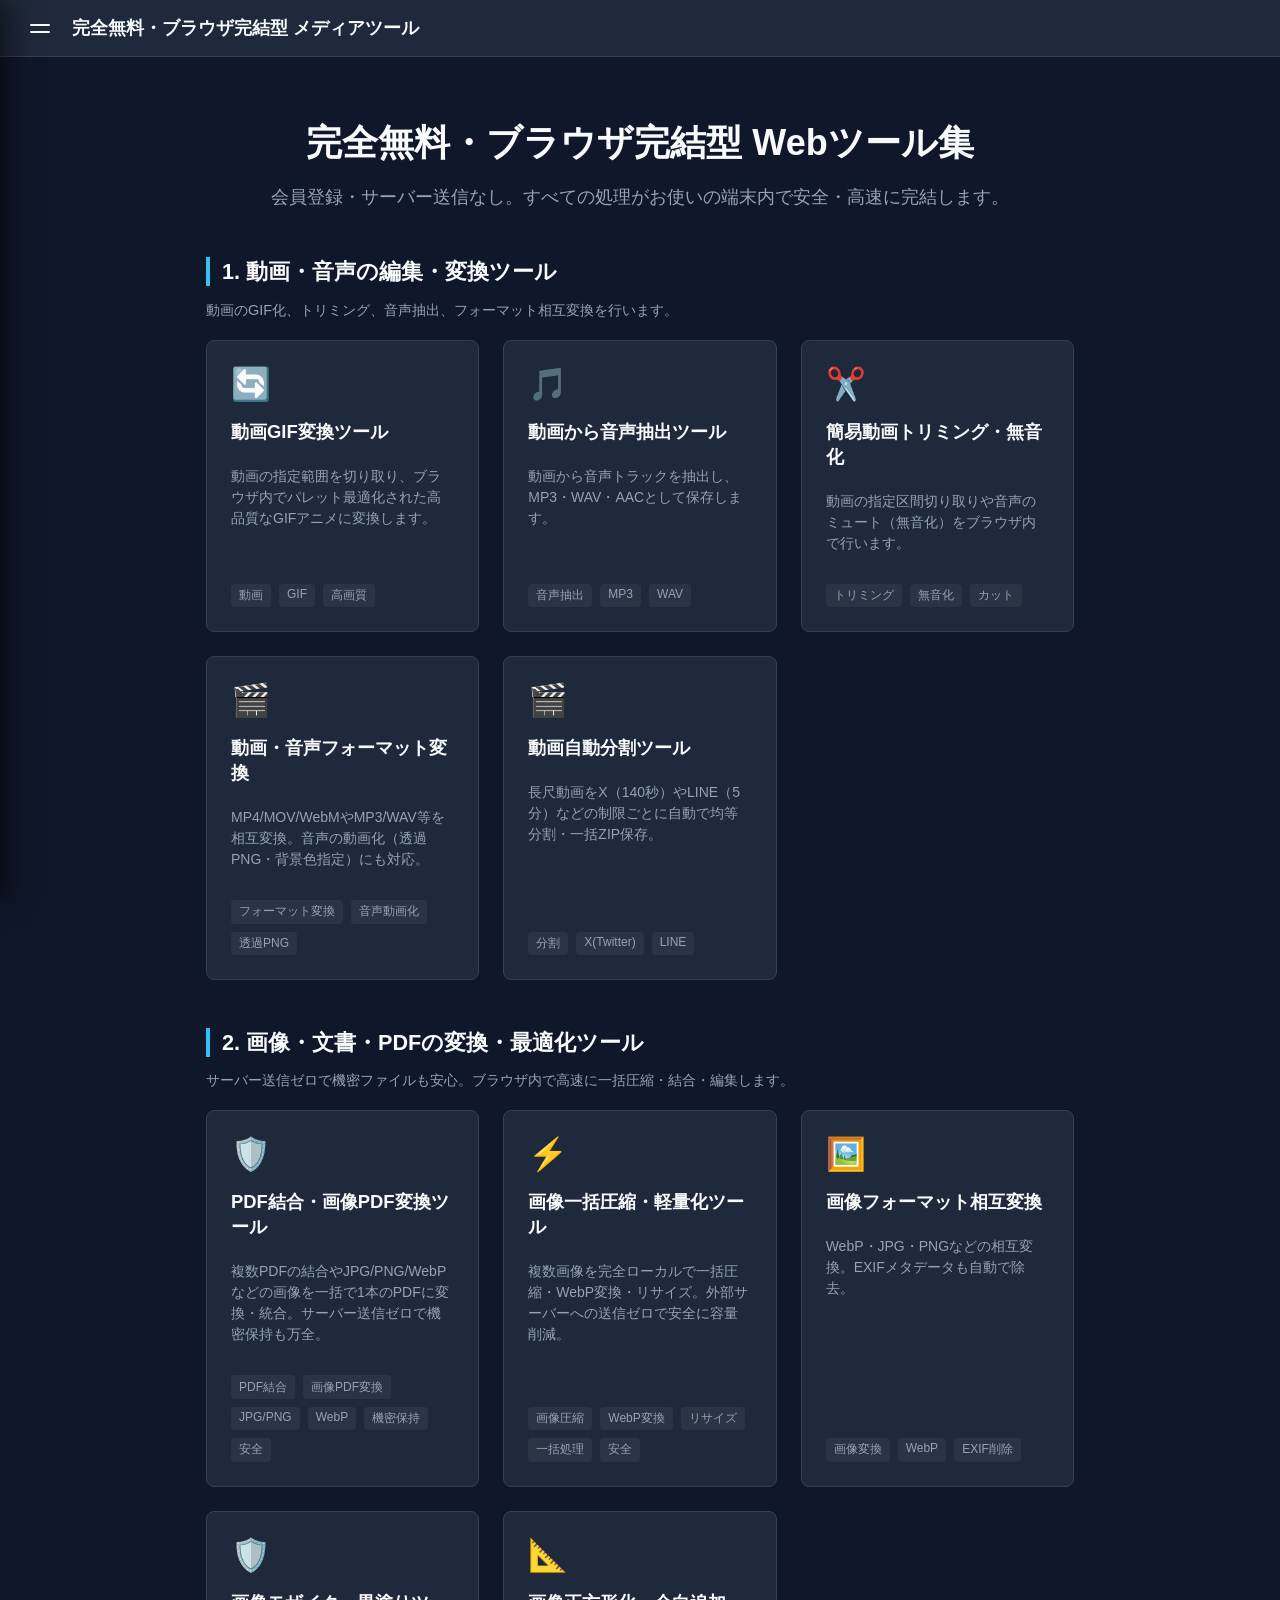
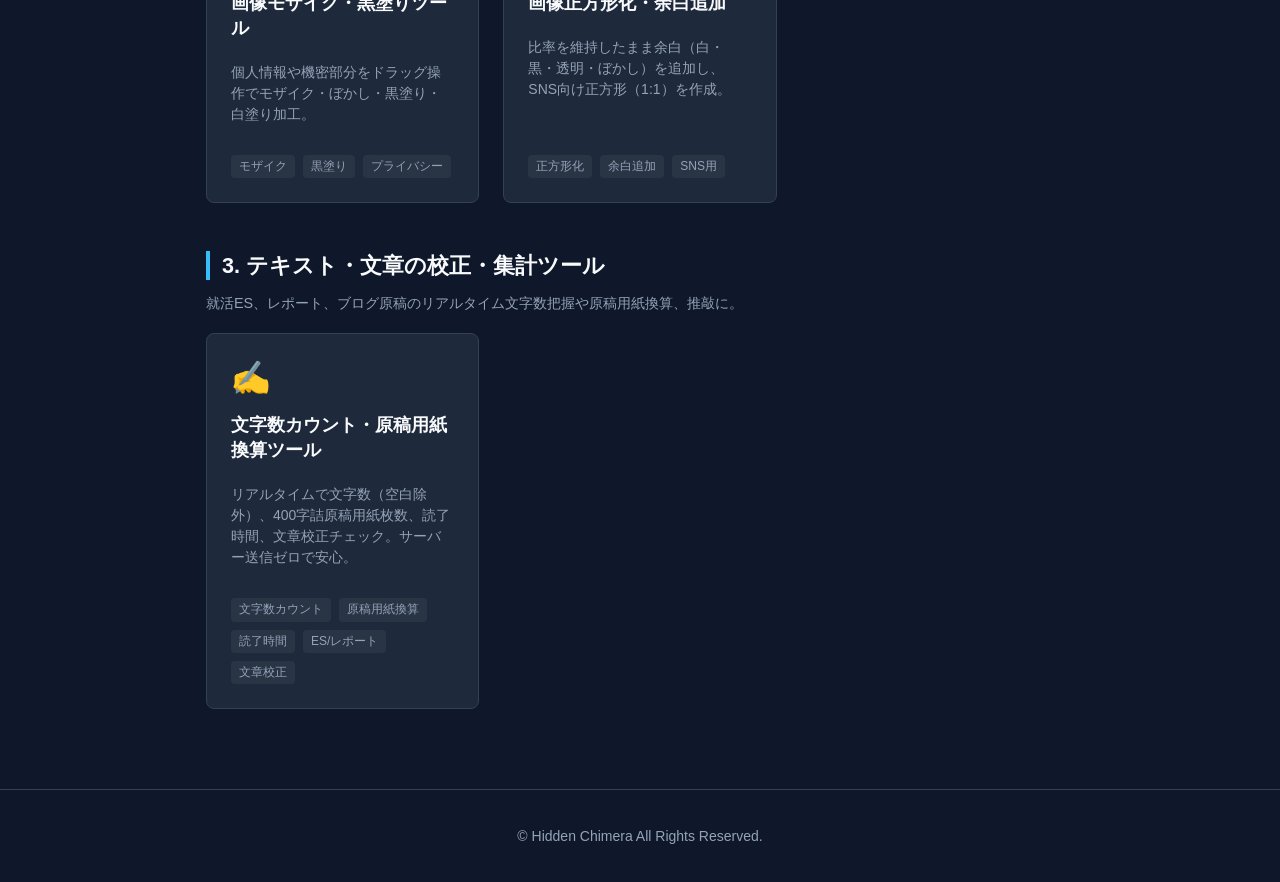
==== commit 2e0c7388: "Update index.html </body> の直前に <script src="./assets/js/common.js"></script> を追加しました。" ====
--- a/index.html
+++ b/index.html
@@ -64,6 +64,10 @@
     <p>&copy; Hidden Chimera All Rights Reserved.</p>
   </footer>
 
+  <!-- 共通スクリプト（ハンバーガーメニュー・サイドバー自動生成） -->
+  <script src="./assets/js/common.js"></script>
+
+  <!-- トップページカード描画スクリプト -->
   <script>
     document.addEventListener('DOMContentLoaded', async () => {
       const videoContainer = document.getElementById('video-tool-container');
--- a/assets/css/common.css
+++ b/assets/css/common.css
@@ -3,81 +3,68 @@
   --card-bg: #1e293b;
   --text-color: #f8fafc;
   --text-muted: #94a3b8;
-  --primary-color: #3b82f6;
-  --primary-hover: #2563eb;
+  --primary-color: #38bdf8;
+  --primary-hover: #0ea5e9;
   --border-color: #334155;
-  --radius: 12px;
-  --transition: 0.2s ease;
-}
-
-* {
-  box-sizing: border-box;
+  --radius: 8px;
+  --font-family: -apple-system, BlinkMacSystemFont, "Segoe UI", Roboto, Helvetica, Arial, sans-serif;
+}
+
+body {
   margin: 0;
   padding: 0;
-}
-
-body {
-  font-family: system-ui, -apple-system, BlinkMacSystemFont, "Segoe UI", Roboto, sans-serif;
   background-color: var(--bg-color);
   color: var(--text-color);
+  font-family: var(--font-family);
+  display: flex;
+  flex-direction: column;
   min-height: 100vh;
-  display: flex;
-  flex-direction: column;
-  line-height: 1.6;
-}
-
-/* ヘッダー */
+}
+
 header {
   background-color: var(--card-bg);
   border-bottom: 1px solid var(--border-color);
-  padding: 1rem 2rem;
-  display: flex;
-  justify-content: space-between;
+  padding: 0.75rem 1.5rem;
+  display: flex;
   align-items: center;
-}
-
-header .logo a {
+  gap: 1rem;
+}
+
+.logo a {
   color: var(--text-color);
   text-decoration: none;
-  font-weight: bold;
-  font-size: 1.25rem;
-}
-
-/* メインレイアウト */
+  font-weight: 700;
+  font-size: 1.1rem;
+}
+
 main {
   flex: 1;
-  max-width: 1000px;
+  max-width: 900px;
   width: 100%;
-  margin: 0 auto;
-  padding: 2rem 1rem;
-}
-
-/* フッター */
+  margin: 2rem auto;
+  padding: 0 1rem;
+  box-sizing: border-box;
+}
+
 footer {
   text-align: center;
   padding: 1.5rem;
   border-top: 1px solid var(--border-color);
   color: var(--text-muted);
   font-size: 0.875rem;
-  background-color: var(--card-bg);
-}
-
-/* 共通ボタン */
+}
+
+/* 共通コンポーネント */
 .btn {
-  display: inline-flex;
-  align-items: center;
-  justify-content: center;
-  gap: 0.5rem;
   background-color: var(--primary-color);
-  color: white;
+  color: #0f172a;
+  font-weight: 600;
   border: none;
-  border-radius: 8px;
+  border-radius: var(--radius);
   padding: 0.75rem 1.5rem;
+  cursor: pointer;
+  transition: background-color 0.2s;
   font-size: 1rem;
-  font-weight: 600;
-  cursor: pointer;
-  transition: background-color var(--transition);
-  text-decoration: none;
 }
 
 .btn:hover {
@@ -85,24 +72,24 @@
 }
 
 .btn:disabled {
-  opacity: 0.6;
+  background-color: var(--border-color);
+  color: var(--text-muted);
   cursor: not-allowed;
 }
 
-/* ドロップゾーン共通スタイル */
 .dropzone {
   border: 2px dashed var(--border-color);
-  background-color: var(--card-bg);
   border-radius: var(--radius);
-  padding: 3rem 2rem;
+  padding: 3rem 1.5rem;
   text-align: center;
+  background-color: rgba(30, 41, 59, 0.5);
   cursor: pointer;
-  transition: border-color var(--transition), background-color var(--transition);
-}
-
-.dropzone.dragover {
+  transition: border-color 0.2s, background-color 0.2s;
+}
+
+.dropzone:hover, .dropzone.dragover {
   border-color: var(--primary-color);
-  background-color: rgba(59, 130, 246, 0.05);
+  background-color: rgba(56, 189, 248, 0.05);
 }
 
 .dropzone p {
@@ -110,116 +97,225 @@
   margin-top: 0.5rem;
 }
 
-/* プログレスバー共通 */
-.progress-container {
-  width: 100%;
-  background-color: var(--border-color);
-  border-radius: 9999px;
-  overflow: hidden;
-  height: 8px;
-  margin: 1rem 0;
-}
-
-.progress-bar {
-  height: 100%;
-  background-color: var(--primary-color);
-  width: 0%;
-  transition: width 0.1s linear;
-}
-
-/* ツール一覧グリッド */
+/* トップページ用スタイル */
+.hero {
+  text-align: center;
+  margin-bottom: 3rem;
+}
+.hero h1 {
+  font-size: 2.25rem;
+  margin-bottom: 0.75rem;
+}
+.hero p {
+  color: var(--text-muted);
+  font-size: 1.1rem;
+}
+.category-section {
+  margin-bottom: 3rem;
+}
+.category-title {
+  font-size: 1.35rem;
+  margin-bottom: 0.4rem;
+  color: var(--text-color);
+  border-left: 4px solid var(--primary-color);
+  padding-left: 0.75rem;
+}
+.category-desc {
+  color: var(--text-muted);
+  font-size: 0.9rem;
+  margin-bottom: 1.25rem;
+}
 .tool-grid {
   display: grid;
-  grid-template-columns: repeat(auto-fill, minmax(280px, 1fr));
+  grid-template-columns: repeat(auto-fill, minmax(260px, 1fr));
   gap: 1.5rem;
-  margin-top: 2rem;
-}
-
-/* ツールカード */
+}
 .tool-card {
   background-color: var(--card-bg);
   border: 1px solid var(--border-color);
   border-radius: var(--radius);
   padding: 1.5rem;
-  display: flex;
-  flex-direction: column;
   text-decoration: none;
   color: inherit;
-  transition: transform var(--transition), border-color var(--transition), box-shadow var(--transition);
-}
-
+  display: flex;
+  flex-direction: column;
+  transition: transform 0.2s, border-color 0.2s;
+}
 .tool-card:hover {
   transform: translateY(-4px);
   border-color: var(--primary-color);
-  box-shadow: 0 10px 20px -5px rgba(0, 0, 0, 0.3);
-}
-
+}
 .tool-card-icon {
   font-size: 2rem;
   margin-bottom: 1rem;
 }
-
 .tool-card-title {
-  font-size: 1.25rem;
-  font-weight: 700;
+  font-size: 1.15rem;
+  font-weight: 600;
   margin-bottom: 0.5rem;
 }
-
 .tool-card-desc {
-  font-size: 0.9rem;
-  color: var(--text-muted);
+  color: var(--text-muted);
+  font-size: 0.875rem;
   line-height: 1.5;
   flex: 1;
 }
-
 .tool-card-tags {
-  display: flex;
+  margin-top: 1rem;
+  display: flex;
+  gap: 0.5rem;
   flex-wrap: wrap;
+}
+.tool-tag {
+  background-color: rgba(255, 255, 255, 0.05);
+  font-size: 0.75rem;
+  padding: 0.2rem 0.5rem;
+  border-radius: 4px;
+  color: var(--text-muted);
+}
+
+/* ========================================================
+   ハンバーガーメニュー・ドロワーサイドバー スタイル
+   ======================================================== */
+.nav-menu-btn {
+  background: none;
+  border: none;
+  padding: 0.4rem;
+  cursor: pointer;
+  display: flex;
+  flex-direction: column;
+  justify-content: center;
+  gap: 5px;
+  width: 32px;
+  height: 32px;
+  border-radius: 6px;
+  transition: background 0.2s;
+}
+.nav-menu-btn:hover {
+  background: rgba(255, 255, 255, 0.08);
+}
+.nav-menu-btn span {
+  display: block;
+  width: 20px;
+  height: 2px;
+  background-color: var(--text-color);
+  border-radius: 2px;
+  margin: 0 auto;
+}
+
+/* 背景オーバーレイ */
+.drawer-overlay {
+  position: fixed;
+  top: 0;
+  left: 0;
+  width: 100vw;
+  height: 100vh;
+  background: rgba(0, 0, 0, 0.65);
+  backdrop-filter: blur(2px);
+  z-index: 998;
+  opacity: 0;
+  visibility: hidden;
+  transition: opacity 0.3s ease, visibility 0.3s ease;
+}
+.drawer-overlay.active {
+  opacity: 1;
+  visibility: visible;
+}
+
+/* サイドバー本体 */
+.nav-drawer {
+  position: fixed;
+  top: 0;
+  left: 0;
+  width: 300px;
+  max-width: 85vw;
+  height: 100vh;
+  background-color: #131d31;
+  border-right: 1px solid var(--border-color);
+  z-index: 999;
+  transform: translateX(-100%);
+  transition: transform 0.3s cubic-bezier(0.16, 1, 0.3, 1);
+  display: flex;
+  flex-direction: column;
+  box-shadow: 10px 0 25px rgba(0, 0, 0, 0.5);
+}
+.nav-drawer.active {
+  transform: translateX(0);
+}
+
+.drawer-header {
+  padding: 1rem 1.25rem;
+  display: flex;
+  align-items: center;
+  justify-content: space-between;
+  border-bottom: 1px solid var(--border-color);
+}
+.drawer-header-title {
+  font-weight: 700;
+  font-size: 1rem;
+  color: var(--text-color);
+  display: flex;
+  align-items: center;
   gap: 0.5rem;
-  margin-top: 1rem;
-}
-
-.tool-tag {
-  background-color: rgba(59, 130, 246, 0.1);
+}
+.drawer-close-btn {
+  background: none;
+  border: none;
+  color: var(--text-muted);
+  font-size: 1.25rem;
+  cursor: pointer;
+  padding: 0.2rem 0.5rem;
+  border-radius: 4px;
+}
+.drawer-close-btn:hover {
+  color: var(--text-color);
+  background: rgba(255, 255, 255, 0.08);
+}
+
+.drawer-body {
+  flex: 1;
+  overflow-y: auto;
+  padding: 1rem 0.75rem;
+}
+.drawer-group {
+  margin-bottom: 1.5rem;
+}
+.drawer-group-title {
+  font-size: 0.75rem;
+  text-transform: uppercase;
+  color: var(--text-muted);
+  letter-spacing: 0.05em;
+  padding: 0 0.75rem 0.5rem;
+  font-weight: 600;
+}
+.drawer-link {
+  display: flex;
+  align-items: center;
+  gap: 0.75rem;
+  padding: 0.65rem 0.75rem;
+  color: var(--text-color);
+  text-decoration: none;
+  border-radius: 6px;
+  font-size: 0.875rem;
+  transition: background 0.15s, color 0.15s;
+}
+.drawer-link:hover {
+  background: rgba(255, 255, 255, 0.06);
   color: var(--primary-color);
-  font-size: 0.75rem;
-  padding: 0.2rem 0.6rem;
-  border-radius: 9999px;
-}
-
-/* ヒーローセクション */
-.hero {
+}
+.drawer-link.current {
+  background: rgba(56, 189, 248, 0.12);
+  color: var(--primary-color);
+  font-weight: 600;
+}
+.drawer-link-icon {
+  font-size: 1.15rem;
+  width: 22px;
   text-align: center;
-  padding: 2rem 0 1rem;
-}
-
-.hero h1 {
-  font-size: 2rem;
-  margin-bottom: 0.5rem;
-}
-
-.hero p {
-  color: var(--text-muted);
-}
-
-/* --- カテゴリセクション用 --- */
-.category-section {
-  margin-bottom: 3rem;
-}
-
-.category-title {
-  font-size: 1.35rem;
-  margin-bottom: 0.5rem;
-  border-left: 4px solid var(--primary-color);
-  padding-left: 0.75rem;
-  display: flex;
-  align-items: center;
-  color: var(--text-color);
-}
-
-.category-desc {
-  color: var(--text-muted);
-  font-size: 0.875rem;
-  margin-bottom: 1.25rem;
-  padding-left: 1rem;
-}
+  flex-shrink: 0;
+}
+.drawer-link-text {
+  white-space: nowrap;
+  overflow: hidden;
+  text-overflow: ellipsis;
+}
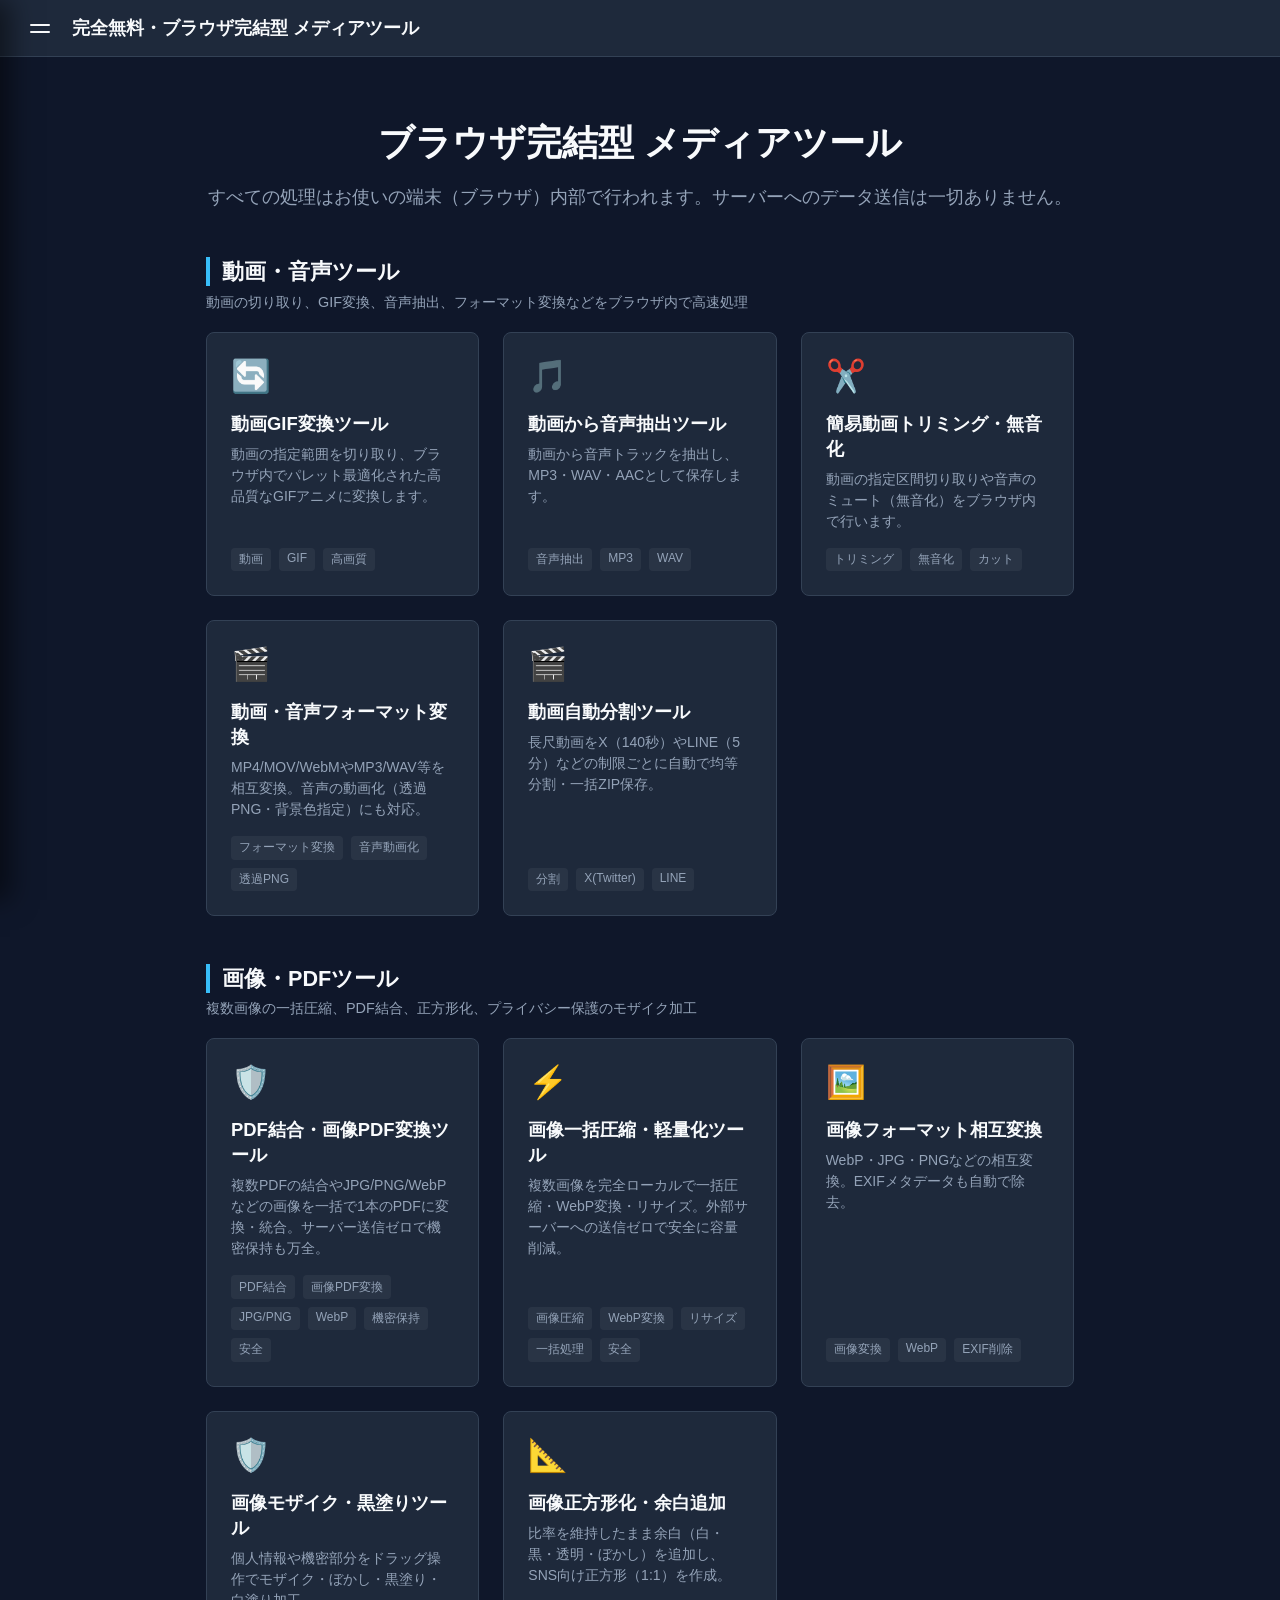
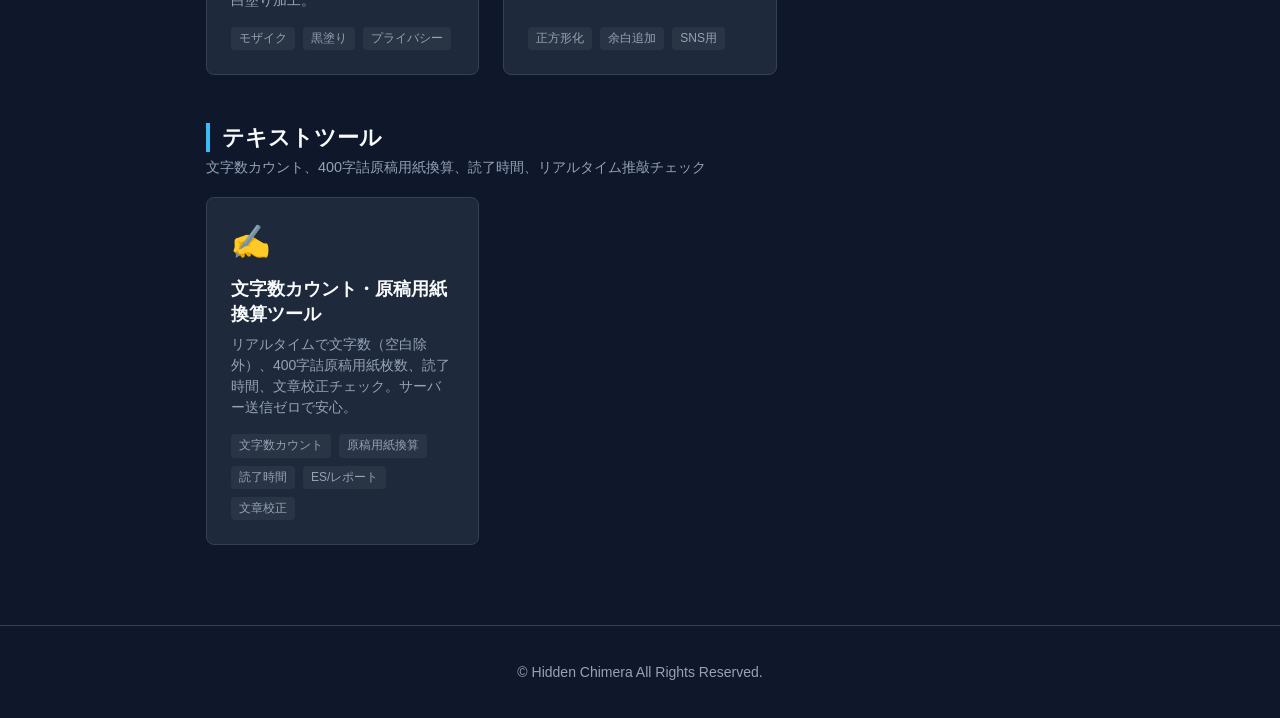
==== commit 5ac445c3: "Update index.html items.json からの自動レンダリング: ツール一覧、アイコン、説明文、タグが items.json から動的生成されるため、今後は items.json を" ====
--- a/index.html
+++ b/index.html
@@ -15,64 +15,60 @@
 
   <meta name="viewport" content="width=device-width, initial-scale=1.0">
   <title>完全無料・ブラウザ完結型 メディアツール | Tools</title>
-  <meta name="description" content="登録不要・完全無料で使えるブラウザ完結型のメディアツール集。サーバー送信なしで安全にGIF変換、音声抽出、画像圧縮、PDF結合、文字数カウントが可能です。">
-  
-  <!-- OGP / SEO設定 -->
-  <meta property="og:title" content="完全無料・ブラウザ完結型 メディアツール">
-  <meta property="og:description" content="完全クライアント処理で安全・高速な動画・音声・画像・テキストのWebツール群。">
+  <meta name="description" content="画像圧縮、PDF結合、動画変換、文字数カウントなど、すべての処理がお使いのブラウザ内（ローカル）で完結するWebツール集。サーバー送信ゼロで機密・プライバシーも万全です。">
+  <meta name="keywords" content="画像圧縮,PDF結合,動画GIF変換,動画トリミング,文字数カウント,安全,サーバー送信なし,無料">
+
+  <!-- OGP / Twitter Card -->
+  <meta property="og:title" content="完全無料・ブラウザ完結型 メディアツール | Tools">
+  <meta property="og:description" content="画像圧縮、PDF結合、動画変換、文字数カウントなど、すべての処理がお使いのブラウザ内（ローカル）で完結する安全なメディアツール集。">
   <meta property="og:type" content="website">
+  <meta name="twitter:card" content="summary_large_image">
 
-  <link rel="stylesheet" href="./assets/css/common.css">
+  <link rel="stylesheet" href="/assets/css/common.css">
+
+  <style>
+    .loading-notice {
+      text-align: center;
+      padding: 3rem 1rem;
+      color: var(--text-muted);
+      font-size: 0.95rem;
+    }
+  </style>
 </head>
 <body>
 
   <header>
     <div class="logo">
-      <a href="./">完全無料・ブラウザ完結型 メディアツール</a>
+      <a href="/">完全無料・ブラウザ完結型 メディアツール</a>
     </div>
   </header>
 
   <main>
     <section class="hero">
-      <h1>完全無料・ブラウザ完結型 Webツール集</h1>
-      <p>会員登録・サーバー送信なし。すべての処理がお使いの端末内で安全・高速に完結します。</p>
+      <h1>ブラウザ完結型 メディアツール</h1>
+      <p>すべての処理はお使いの端末（ブラウザ）内部で行われます。サーバーへのデータ送信は一切ありません。</p>
     </section>
 
-    <!-- カテゴリ1: 動画・音声の編集・変換ツール -->
-    <section class="category-section">
-      <h2 class="category-title">1. 動画・音声の編集・変換ツール</h2>
-      <p class="category-desc">動画のGIF化、トリミング、音声抽出、フォーマット相互変換を行います。</p>
-      <div id="video-tool-container" class="tool-grid"></div>
-    </section>
+    <!-- ツール一覧コンテナ（items.json から動的レンダリング） -->
+    <div id="tools-container">
+      <div class="loading-notice">ツール一覧を読み込み中...</div>
+    </div>
 
-    <!-- カテゴリ2: 画像・文書・PDFの変換・最適化ツール -->
-    <section class="category-section">
-      <h2 class="category-title">2. 画像・文書・PDFの変換・最適化ツール</h2>
-      <p class="category-desc">サーバー送信ゼロで機密ファイルも安心。ブラウザ内で高速に一括圧縮・結合・編集します。</p>
-      <div id="image-tool-container" class="tool-grid"></div>
-    </section>
-
-    <!-- カテゴリ3: テキスト・文章の校正・集計ツール -->
-    <section class="category-section">
-      <h2 class="category-title">3. テキスト・文章の校正・集計ツール</h2>
-      <p class="category-desc">就活ES、レポート、ブログ原稿のリアルタイム文字数把握や原稿用紙換算、推敲に。</p>
-      <div id="text-tool-container" class="tool-grid"></div>
-    </section>
+    <noscript>
+      <div style="padding: 1.5rem; background: var(--card-bg); border-radius: var(--radius); text-align: center; margin-top: 1rem;">
+        <p>当ツールの利用にはJavaScriptの有効化が必要です。</p>
+      </div>
+    </noscript>
   </main>
 
   <footer>
     <p>&copy; Hidden Chimera All Rights Reserved.</p>
   </footer>
 
-  <!-- 共通スクリプト（ハンバーガーメニュー・サイドバー自動生成） -->
-  <script src="./assets/js/common.js"></script>
-
-  <!-- トップページカード描画スクリプト -->
+  <script src="/assets/js/common.js"></script>
   <script>
     document.addEventListener('DOMContentLoaded', async () => {
-      const videoContainer = document.getElementById('video-tool-container');
-      const imageContainer = document.getElementById('image-tool-container');
-      const textContainer = document.getElementById('text-tool-container');
+      const container = document.getElementById('tools-container');
 
       const iconMap = {
         film: '🎬',
@@ -87,49 +83,86 @@
         default: '🔧'
       };
 
-      const renderCard = (tool) => {
-        const icon = iconMap[tool.icon] || iconMap.default;
-        const tagsHtml = (tool.tags || [])
-          .map(tag => `<span class="tool-tag">${tag}</span>`)
-          .join('');
-
-        return `
-          <a href="${tool.path}" class="tool-card">
-            <div class="tool-card-icon">${icon}</div>
-            <div class="tool-card-title">${tool.name}</div>
-            <p class="tool-card-desc">${tool.description}</p>
-            <div class="tool-card-tags">${tagsHtml}</div>
-          </a>
-        `;
+      const categoryDefinitions = {
+        'video-audio': {
+          title: '動画・音声ツール',
+          description: '動画の切り取り、GIF変換、音声抽出、フォーマット変換などをブラウザ内で高速処理'
+        },
+        'image': {
+          title: '画像・PDFツール',
+          description: '複数画像の一括圧縮、PDF結合、正方形化、プライバシー保護のモザイク加工'
+        },
+        'text': {
+          title: 'テキストツール',
+          description: '文字数カウント、400字詰原稿用紙換算、読了時間、リアルタイム推敲チェック'
+        }
       };
 
       try {
-        const response = await fetch('./items.json');
-        if (!response.ok) throw new Error('items.json の取得に失敗しました');
-        
-        const tools = await response.json();
+        const res = await fetch('/items.json');
+        if (!res.ok) throw new Error('items.json fetch error');
+        const tools = await res.json();
 
-        let videoHtml = '';
-        let imageHtml = '';
-        let textHtml = '';
+        // カテゴリごとに仕分け
+        const categorized = {
+          'video-audio': [],
+          'image': [],
+          'text': []
+        };
 
         tools.forEach(tool => {
-          if (tool.category === 'video-audio') {
-            videoHtml += renderCard(tool);
-          } else if (tool.category === 'image') {
-            imageHtml += renderCard(tool);
-          } else if (tool.category === 'text') {
-            textHtml += renderCard(tool);
+          if (categorized[tool.category]) {
+            categorized[tool.category].push(tool);
           }
         });
 
-        videoContainer.innerHTML = videoHtml || '<p style="color: var(--text-muted);">ツールがありません。</p>';
-        imageContainer.innerHTML = imageHtml || '<p style="color: var(--text-muted);">準備中です。</p>';
-        textContainer.innerHTML = textHtml || '<p style="color: var(--text-muted);">準備中です。</p>';
+        let html = '';
 
-      } catch (error) {
-        console.error(error);
-        videoContainer.innerHTML = '<p style="color: var(--text-muted); text-align: center; grid-column: 1/-1;">ツールの読み込みに失敗しました。</p>';
+        for (const [catKey, catInfo] of Object.entries(categoryDefinitions)) {
+          const items = categorized[catKey];
+          if (!items || items.length === 0) continue;
+
+          html += `
+            <section class="category-section">
+              <h2 class="category-title">${catInfo.title}</h2>
+              <div class="category-desc">${catInfo.description}</div>
+              <div class="tool-grid">
+          `;
+
+          items.forEach(tool => {
+            const icon = iconMap[tool.icon] || iconMap.default;
+            const targetUrl = `/items/${tool.id}/`;
+            const tagsHtml = (tool.tags || [])
+              .map(tag => `<span class="tool-tag">${tag}</span>`)
+              .join('');
+
+            html += `
+              <a href="${targetUrl}" class="tool-card">
+                <div class="tool-card-icon">${icon}</div>
+                <div class="tool-card-title">${tool.name}</div>
+                <div class="tool-card-desc">${tool.description}</div>
+                <div class="tool-card-tags">
+                  ${tagsHtml}
+                </div>
+              </a>
+            `;
+          });
+
+          html += `
+              </div>
+            </section>
+          `;
+        }
+
+        container.innerHTML = html;
+
+      } catch (err) {
+        console.error(err);
+        container.innerHTML = `
+          <div class="loading-notice" style="color: #f87171;">
+            ツールの読み込みに失敗しました。ページを再読み込みしてください。
+          </div>
+        `;
       }
     });
   </script>
